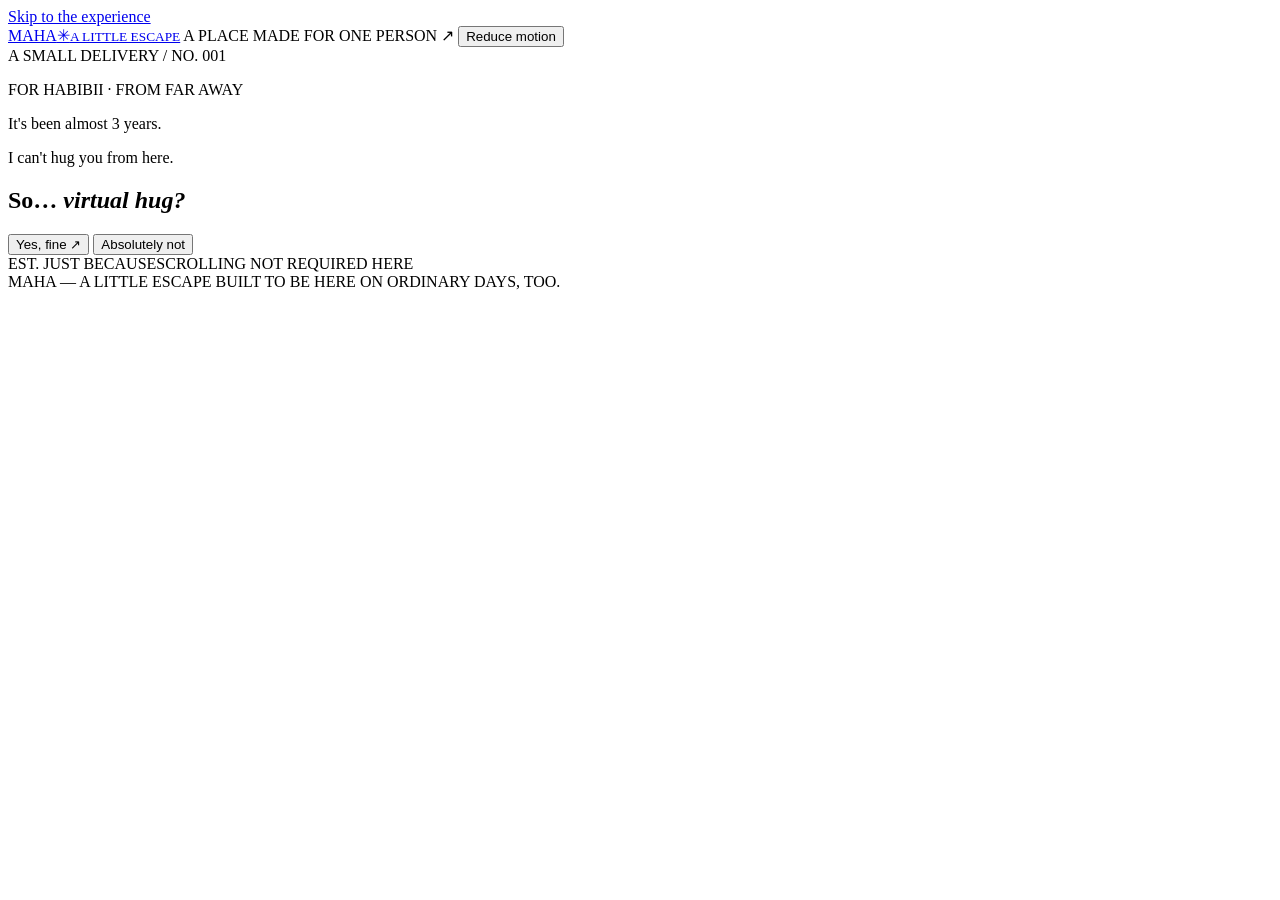
==== a-little-escape/index.html @ 374196be "Build Maha A Little Escape phase 1: index.html" ====
<!doctype html>
<html lang="en">
<head>
<meta charset="utf-8">
<meta name="viewport" content="width=device-width,initial-scale=1,viewport-fit=cover">
<meta name="robots" content="noindex,nofollow,noarchive">
<meta name="theme-color" content="#f4eddf">
<meta name="description" content="A little escape, made for Maha.">
<title>MAHA — A Little Escape</title>
<link rel="stylesheet" href="./css/site.css">
</head>
<body>
<a class="skip" href="#experience">Skip to the experience</a>
<header class="top">
  <a href="./" class="wordmark" aria-label="Maha — A Little Escape, start">MAHA<span class="mark">✳</span><small>A LITTLE ESCAPE</small></a>
  <span class="edition">A PLACE MADE FOR ONE PERSON <span aria-hidden="true">↗</span></span>
  <button id="motionToggle" class="utility" type="button" aria-pressed="false">Reduce motion</button>
</header>
<main id="experience">
  <section id="hug" class="scene hug" aria-labelledby="hugTitle">
    <div class="hug-paper" aria-hidden="true"><span class="corner-label">A SMALL DELIVERY / NO. 001</span></div>
    <div class="hug-content">
      <p class="eyebrow eyebrow-light">FOR HABIBII · FROM FAR AWAY</p>
      <div class="intro-lines" id="introLines" aria-live="polite">
        <p class="line" style="--delay:.1s">It's been almost 3 years.</p>
        <p class="line" style="--delay:1.2s">I can't hug you from here.</p>
        <h1 id="hugTitle" class="line" style="--delay:2.3s">So… <em>virtual hug?</em></h1>
      </div>
      <div class="hug-actions" id="hugActions">
        <button class="button button-coral" id="yesHug" type="button">Yes, fine <span aria-hidden="true">↗</span></button>
        <button class="button button-ghost" id="noHug" type="button">Absolutely not</button>
      </div>
      <div class="hug-result" id="hugResult" hidden>
        <div id="embrace" class="embrace" aria-hidden="true"><span class="arm arm-left"></span><span class="embrace-center">♡</span><span class="arm arm-right"></span></div>
        <p class="reaction" id="reaction" aria-live="polite"></p>
        <span class="receipt" id="hugReceipt" hidden>HUG RECEIPT · PAID IN FULL</span>
        <button class="button button-coral" id="toFlowers" type="button">There's something else for you <span aria-hidden="true">→</span></button>
        <button class="text-link" id="tryAgain" type="button">Actually, ask me again</button>
      </div>
    </div>
    <div class="hug-foot"><span>EST. JUST BECAUSE</span><span>SCROLLING NOT REQUIRED HERE</span></div>
  </section>

  <section id="flowers" class="scene flowers" aria-labelledby="flowersTitle" hidden>
    <div class="sunwash" aria-hidden="true"></div>
    <div class="scene-meta"><span>THE FLOWER COUNTER</span><span>02 / THE LITTLE BEGINNINGS</span></div>
    <div class="flower-heading">
      <p class="eyebrow">SEVEN SMALL THINGS, JUST FOR YOU</p>
      <h2 id="flowersTitle">Flowers without <em>an occasion.</em></h2>
      <p>Apparently somebody ordered seven flowers. There's no card explaining why. Suspicious.</p>
    </div>
    <div class="counter">
      <div class="flower-stage">
        <div class="stage-light" aria-hidden="true"></div>
        <div class="flower-paper-label">MAHA'S FLOWERS <span>✿</span> FRESHLY IMAGINED</div>
        <svg id="bouquetSvg" class="bouquet-svg" viewBox="0 0 520 530" role="img" aria-labelledby="bouquetTitle bouquetDesc">
          <title id="bouquetTitle">A growing bouquet for Maha</title>
          <desc id="bouquetDesc">As each of seven flowers is collected, a colourful hand-drawn flower joins the bouquet.</desc>
          <g id="bouquetArtwork"></g>
        </svg>
        <div id="petals" class="petals" aria-hidden="true"></div>
        <span class="stage-signature">FOR DR. MAHA · WITH QUESTIONABLE FLORIST SKILLS</span>
      </div>
      <aside class="flower-side">
        <div class="counter-top"><span>THE FLORIST'S LEDGER</span><span id="flowerCount">0 / 7</span></div>
        <div class="progress-track" role="progressbar" aria-label="Flowers collected" aria-valuemin="0" aria-valuemax="7" aria-valuenow="0" id="progress"><span id="progressFill"></span></div>
        <p class="side-number" id="flowerNumber">01 <small>/ 07</small></p>
        <p class="side-category" id="flowerCategory">NEXT UP</p>
        <h3 id="flowerName">Daisy</h3>
        <p class="flower-meaning" id="flowerMeaning">For surviving people. An underrated talent.</p>
        <div class="flower-controls">
          <button id="giveFlower" class="button button-green" type="button">Hand me this flower <span aria-hidden="true">↗</span></button>
          <button id="downloadBouquet" class="button button-outline" type="button" hidden>Save bouquet as PNG ↓</button>
          <button id="replayFlowers" class="text-link dark-link" type="button" hidden>Make the bouquet again</button>
        </div>
        <p class="smallprint" id="flowerHint" aria-live="polite">No floristry qualifications required.</p>
        <span class="florist-stamp" aria-hidden="true">✳<br>WITH<br>LOVE &<br>NONSENSE</span>
      </aside>
    </div>
    <div class="footer-bar"><span>NO EXPIRY DATE ON ANY OF THIS.</span><button id="returnHug" type="button">↖ BACK TO THE BEGINNING</button></div>
  </section>

  <section id="platform" class="scene platform" aria-labelledby="platformTitle" hidden>
    <div class="ticket"><span>MAHA EXPRESS · PREVIEW TICKET</span><strong>ONE WAY TO SOMEWHERE NICE</strong><small>PASSENGER: DR. MAHA &nbsp; / &nbsp; RETURN: WHENEVER</small></div>
    <p class="eyebrow">YOU'VE GOT YOUR FLOWERS</p>
    <h2 id="platformTitle">And this is only <em>the beginning.</em></h2>
    <p>The train, tiny games, letters and a few very unnecessary surprises are being built in the next chapters.</p>
    <button id="visitBouquet" class="button button-coral" type="button">Visit your flowers again ↗</button>
  </section>
</main>
<footer class="site-footer">MAHA — A LITTLE ESCAPE <span>BUILT TO BE HERE ON ORDINARY DAYS, TOO.</span></footer>
<script type="module" src="./js/app.js"></script>
</body>
</html>
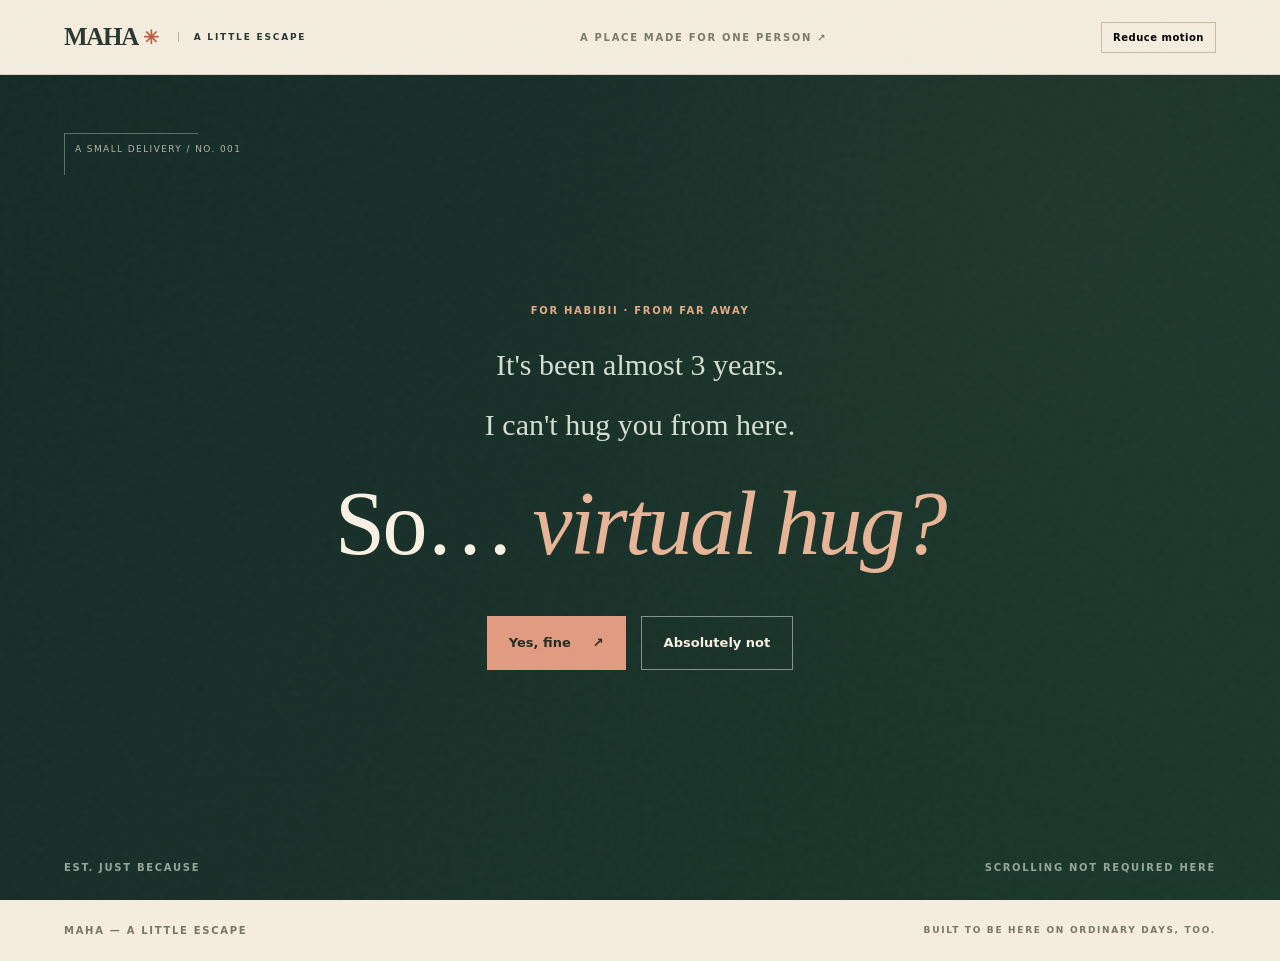
==== commit 0be721d4: "Phase 2: train route, stations and persistent hub markup" ====
--- a/a-little-escape/index.html
+++ b/a-little-escape/index.html
@@ -8,6 +8,7 @@
 <meta name="description" content="A little escape, made for Maha.">
 <title>MAHA — A Little Escape</title>
 <link rel="stylesheet" href="./css/site.css">
+<link rel="stylesheet" href="./css/train.css">
 </head>
 <body>
 <a class="skip" href="#experience">Skip to the experience</a>
@@ -81,14 +82,73 @@
   </section>
 
   <section id="platform" class="scene platform" aria-labelledby="platformTitle" hidden>
-    <div class="ticket"><span>MAHA EXPRESS · PREVIEW TICKET</span><strong>ONE WAY TO SOMEWHERE NICE</strong><small>PASSENGER: DR. MAHA &nbsp; / &nbsp; RETURN: WHENEVER</small></div>
+    <div class="ticket"><span>MAHA EXPRESS · VALID TICKET</span><strong>ONE WAY TO SOMEWHERE NICE</strong><small>PASSENGER: DR. MAHA &nbsp; / &nbsp; RETURN: WHENEVER</small></div>
     <p class="eyebrow">YOU'VE GOT YOUR FLOWERS</p>
-    <h2 id="platformTitle">And this is only <em>the beginning.</em></h2>
-    <p>The train, tiny games, letters and a few very unnecessary surprises are being built in the next chapters.</p>
-    <button id="visitBouquet" class="button button-coral" type="button">Visit your flowers again ↗</button>
+    <h2 id="platformTitle">Your train is <em>waiting.</em></h2>
+    <p>Six little stops, a window seat, and absolutely no rush. Shall we?</p>
+    <div class="station-actions"><button id="ticketRide" class="button button-coral" type="button">Board the Maha Express ↗</button><button id="visitBouquet" class="button button-ghost" type="button">Visit your flowers again</button></div>
   </section>
+
+<section id="train" class="scene train" aria-labelledby="trainTitle" hidden>
+ <div class="train-top"><span>THE MAHA EXPRESS / NO. 007</span><button type="button" id="trainHome">Station lobby ↗</button></div>
+ <div id="trainRoute" class="train-route">
+  <div class="train-sticky">
+   <span class="train-caption">A VERY UNOFFICIAL RAILWAY SERVICE</span>
+   <h2 id="trainTitle">A little window <em>to elsewhere.</em></h2>
+   <div class="carriage" aria-label="Illustrated train window showing changing destinations as you scroll">
+    <div class="train-window" id="landscape" data-landscape="backwaters">
+      <div class="sky"></div><div class="sun parallax"></div><div class="hills parallax"></div><div class="front-hills parallax"></div><div class="water parallax"></div><span class="palms" aria-hidden="true">♣</span><div class="rain"></div>
+      <span class="window-caption" id="landscapeName">KERALA BACKWATERS</span>
+    </div>
+    <div class="carriage-ridge" aria-hidden="true"></div>
+   </div>
+   <div class="train-progress-wrap"><small>DEPARTURE</small><div class="train-progress-track" id="trainProgressControl" role="progressbar" aria-label="Journey progress" aria-valuemin="0" aria-valuemax="100" aria-valuenow="0"><span id="trainProgress"></span></div><small id="mileMarker">00% OF THE WAY</small></div>
+   <p class="train-announcement" id="stopAnnouncement" aria-live="off">Approaching Vlog Platform</p>
+   <span class="tiny-label">SCROLL TO TRAVEL · STOPS ARE LISTED BELOW ↓</span>
+  </div>
+ </div>
+ <div id="trainStops" class="stop-list" aria-label="Six stations"></div>
+</section>
+
+<section id="station" class="scene station" aria-labelledby="stationName" hidden>
+ <article class="station-box">
+  <p class="station-kicker" id="stationEyebrow">STOP 01</p>
+  <span class="station-symbol" id="stationSymbol" aria-hidden="true">✉</span>
+  <h2 id="stationName">Station</h2>
+  <p class="station-subtitle" id="stationSubtitle"></p>
+  <p class="station-description" id="stationDescription"></p>
+  <p id="stationFuture" class="station-hint">A NEW ROOM IS ON THE WAY.</p>
+  <p id="stationHint" class="station-hint"></p>
+  <p id="stationLast" hidden>This place doesn't expire.</p>
+  <div class="station-actions">
+   <button class="button button-green" id="stationBack" type="button">← Back to the train</button>
+   <button class="button button-outline" id="stationHub" type="button">Station hub ↗</button>
+   <button class="button button-coral" id="stationFinish" type="button" hidden>Make this my station →</button>
+  </div>
+ </article>
+</section>
+
+<section id="hub" class="scene hub" aria-labelledby="hubTitle" hidden>
+ <div class="hub-top"><span>THE MAHA EXPRESS · OPEN EVERY DAY</span><button id="hubJourney" type="button">Take the train ↗</button></div>
+ <div class="hub-inner">
+  <p class="eyebrow">WELCOME BACK, HABIBII</p>
+  <h2 id="hubTitle">The station <em>is yours.</em></h2>
+  <p class="hub-lead">Come for a minute, stay for an hour, leave halfway through. Nothing here takes attendance.</p>
+  <div class="hub-layout">
+   <div class="today-board">
+    <div><p class="board-meta">TODAY'S DEPARTURES</p><p class="board-meta" id="kuwaitClock">KUWAIT</p></div>
+    <strong id="todayCopy">Today's timetable: absolutely no compulsory activities.</strong>
+    <button class="button" id="boardTrain" type="button">See the departures ↗</button>
+   </div>
+   <div id="hubDoors" class="hub-door-grid" aria-label="Open a station"></div>
+  </div>
+  <div class="hub-extras"><button id="hubFlowers" type="button" class="button button-outline">Your seven flowers ✿</button><button id="boardHub" class="button button-outline" type="button">Refresh today's board ↻</button></div>
+  <p class="smallprint">STAMP PASSPORT · POSTCARD RACK · MOOD COUNTER — THESE ARRIVE IN PHASE 3.</p>
+ </div>
+</section>
 </main>
 <footer class="site-footer">MAHA — A LITTLE ESCAPE <span>BUILT TO BE HERE ON ORDINARY DAYS, TOO.</span></footer>
 <script type="module" src="./js/app.js"></script>
+<script type="module" src="./js/train.js"></script>
 </body>
 </html>
--- a/a-little-escape/css/site.css
+++ b/a-little-escape/css/site.css
@@ -0,0 +1,4 @@
+[hidden]{display:none!important}
+@import url('https://fonts.googleapis.com/css2?family=DM+Sans:wght@400;500;600;700&family=Fraunces:opsz,wght,SOFT,WONK@9..144,400,40,1;9..144,600,40,1&display=swap');
+:root{--paper:#f4eddf;--cream:#fbf7ed;--green:#244b3c;--ink:#273830;--terracotta:#b96048;--coral:#e19b81;--gold:#e6af54;--line:#d7ccba;--serif:'Fraunces',Georgia,serif;--sans:'DM Sans',system-ui,sans-serif}
+*{box-sizing:border-box}html{background:var(--paper)}body{margin:0;color:var(--ink);font-family:var(--sans)}button,a{-webkit-tap-highlight-color:transparent}button{font:inherit;cursor:pointer}button:disabled{cursor:default;opacity:.55}button:focus-visible,a:focus-visible{outline:3px solid #d98b3d;outline-offset:5px}a{color:inherit}img,svg{max-width:100%}.skip{position:absolute;z-index:999;top:-80px;left:16px;background:white;padding:10px}.skip:focus{top:10px}body:before{content:"";pointer-events:none;position:fixed;z-index:90;inset:0;opacity:.16;background-image:url("data:image/svg+xml,%3Csvg viewBox='0 0 180 180' xmlns='http://www.w3.org/2000/svg'%3E%3Cfilter id='n'%3E%3CfeTurbulence type='fractalNoise' baseFrequency='.75' numOctaves='2' stitchTiles='stitch'/%3E%3C/filter%3E%3Crect width='100%25' height='100%25' filter='url(%23n)' opacity='.14'/%3E%3C/svg%3E")}.top{height:75px;display:flex;align-items:center;justify-content:space-between;padding:0 clamp(20px,5vw,82px);background:var(--paper);gap:14px;border-bottom:1px solid #dcd0bc}.wordmark{text-decoration:none;font-family:var(--serif);font-weight:600;font-size:25px;letter-spacing:-1.3px;display:flex;align-items:center;gap:5px}.wordmark small{font:600 9px var(--sans);letter-spacing:1.8px;margin-left:15px;border-left:1px solid #bfb2a1;padding-left:15px;align-self:center}.mark{font-size:19px;color:var(--terracotta)}.edition,.utility,.eyebrow,.scene-meta,.flower-paper-label,.hug-foot,.counter-top,.side-category,.smallprint,.stage-signature,.florist-stamp,.footer-bar,.site-footer,.receipt{font-size:10px;letter-spacing:1.7px;font-weight:700}.edition{color:#7b7a6b}.utility{background:transparent;border:1px solid #c8b9a4;padding:9px 11px;letter-spacing:.5px}.scene[hidden]{display:none!important}.scene{min-height:calc(100svh - 75px)}.hug{background:#152e28;color:#f8f1e3;min-height:calc(100svh - 75px);position:relative;display:flex;justify-content:center;align-items:center;padding:85px 22px}.hug:before{content:"";position:absolute;inset:0;pointer-events:none;background:radial-gradient(circle at 85% 18%,#3e52402b,transparent 44%),linear-gradient(124deg,#162b27,#1c382c)}.hug-paper{position:absolute;left:5%;top:7%;width:134px;height:42px;border-top:1px solid #789083;border-left:1px solid #789083;opacity:.7}.corner-label{font-size:9px;letter-spacing:1.4px;padding:10px;display:block;white-space:nowrap}.hug-content{position:relative;text-align:center;width:min(750px,100%);z-index:1}.eyebrow{color:var(--terracotta);margin:0 0 26px}.eyebrow-light{color:#e4ab87}.intro-lines p{font-family:var(--serif);font-size:clamp(20px,3vw,30px);line-height:1.5;color:#d3dfd4;margin:.5em 0}.intro-lines h1{font:400 clamp(45px,8vw,90px)/1.08 var(--serif);letter-spacing:-2.5px;margin:28px 0 43px}.intro-lines em,.flower-heading em,.platform em{font-style:italic;color:#e7b597}.line{animation:lineUp .8s both;animation-delay:var(--delay)}.hug-actions,.hug-result{display:flex;flex-direction:column;align-items:center;gap:15px}.hug-actions{flex-direction:row;justify-content:center;animation:lineUp .8s both;animation-delay:3s}.button{border:0;padding:17px 22px;min-height:54px;display:inline-flex;align-items:center;justify-content:center;gap:22px;font-size:13px;font-weight:700;transition:transform .25s,background-color .25s;text-align:center}.button:not(:disabled):active{transform:translateY(2px)}.button-coral{background:var(--coral);color:#252d22}.button-coral:hover{background:#f0b19c;transform:translateY(-2px)}.button-ghost{border:1px solid #83958c;background:transparent;color:#f8efe4}.button-ghost:hover{background:#325449}.button-green{background:var(--green);color:#fff}.button-green:hover{background:#356a54}.button-outline{border:1px solid var(--green);background:transparent;color:var(--green)}.text-link{border:0;border-bottom:1px solid currentColor;background:transparent;color:#b7cbb9;font-size:12px;padding:4px}.dark-link{color:var(--green)}.hug-foot{position:absolute;bottom:27px;left:5%;right:5%;display:flex;justify-content:space-between;color:#93a79b}.hug-result{animation:lineUp .45s both}.reaction{font:400 clamp(25px,4.6vw,45px)/1.22 var(--serif);max-width:620px}.receipt{padding:11px;border:1px dashed #a3bb9d;transform:rotate(-4deg);color:#c9d8ad;margin-bottom:15px}.embrace{width:230px;height:154px;position:relative;display:flex;align-items:center;justify-content:center}.embrace-center{font-size:48px;color:#e6b493;animation:pulse 1.5s 2}.arm{position:absolute;height:58px;width:125px;border-radius:50px 30px 30px 50px;background:#d7a47e;border:4px solid #eac59d;box-shadow:inset 0 -10px #c38a70;top:45px}.arm-left{left:-10px;transform:rotate(24deg);animation:armLeft 1s both}.arm-right{right:-10px;transform:rotate(-24deg) scaleX(-1);animation:armRight 1s both}.flowers{position:relative;padding:28px clamp(18px,5vw,80px) 35px;overflow:hidden;background:var(--paper)}.sunwash{position:absolute;right:-20%;top:-250px;width:80vw;height:600px;background:radial-gradient(ellipse,#f8d8a77c,transparent 65%);pointer-events:none}.scene-meta{display:flex;justify-content:space-between;position:relative;color:#777b6a;border-bottom:1px solid var(--line);padding-bottom:16px}.flower-heading{position:relative;margin:55px auto 35px;max-width:900px;text-align:center}.flower-heading .eyebrow{margin-bottom:14px}.flower-heading h2,.platform h2{font:400 clamp(43px,6vw,78px)/1.05 var(--serif);letter-spacing:-2.2px;margin:0}.flower-heading em,.platform em{color:var(--terracotta)}.flower-heading p:last-child{line-height:1.6;max-width:570px;margin:20px auto 0;color:#606c61;font-size:14px}.counter{display:grid;grid-template-columns:minmax(0,1.35fr) minmax(280px,.75fr);border:1px solid #cbbda7;max-width:1220px;margin:auto;background:#f7f1e4;box-shadow:15px 20px 0 #dbcdb72b}.flower-stage{position:relative;min-height:555px;display:flex;justify-content:center;align-items:center;overflow:hidden;background:repeating-linear-gradient(90deg,transparent 0 160px,#eadfcb20 160px 161px),#eee3cd;border-right:1px solid #cbbda7}.flower-stage:after{content:"";height:25px;position:absolute;bottom:0;left:0;right:0;background:#cbb699;box-shadow:0 -6px 8px #7b665022}.stage-light{position:absolute;width:90%;height:90%;top:-29%;right:-35%;border-radius:50%;background:#f9f1d880;filter:blur(35px)}.flower-paper-label{position:absolute;top:25px;left:25px;color:#7e7967}.flower-paper-label span{color:var(--terracotta)}.bouquet-svg{position:relative;width:min(95%,510px);height:auto;filter:drop-shadow(9px 15px 9px #6d604122)}.stage-signature{position:absolute;bottom:35px;color:#786d60;font-size:9px}.flower-side{position:relative;display:flex;flex-direction:column;padding:33px clamp(25px,3.8vw,55px);min-height:555px}.counter-top{display:flex;justify-content:space-between;color:#706f61}.progress-track{height:3px;background:#d7cdbb;margin:22px 0 38px}.progress-track>span{display:block;width:0;background:var(--terracotta);height:100%;transition:width .7s}.side-number{font:400 81px/1 var(--serif);letter-spacing:-4px;margin:0;color:var(--green)}.side-number small{font:600 13px var(--sans);letter-spacing:0;color:#a18c72}.side-category{margin:32px 0 9px;color:var(--terracotta)}.flower-side h3{font:400 49px/1.06 var(--serif);margin:0}.flower-meaning{font:400 17px/1.55 var(--serif);color:#65685e;max-width:300px;min-height:85px}.flower-controls{display:flex;flex-direction:column;align-items:stretch;gap:10px;margin-top:auto}.smallprint{color:#878173;letter-spacing:.5px;margin:15px 0 0}.florist-stamp{position:absolute;right:32px;bottom:30px;width:72px;height:72px;border:2px solid #c28f73;border-radius:50%;color:#b57e62;display:grid;place-content:center;text-align:center;line-height:1.1;font-size:9px;transform:rotate(-12deg);opacity:.62;pointer-events:none}.footer-bar{max-width:1220px;margin:35px auto;display:flex;justify-content:space-between;align-items:center;color:#848072}.footer-bar button{font:inherit;letter-spacing:1px;border:none;background:none;color:var(--green);text-decoration:underline}.petals{position:absolute;inset:0;pointer-events:none}.petal{position:absolute;width:12px;height:20px;border-radius:100% 2% 100% 2%;background:#cf8e77;animation:drift 2.5s both}.platform{background:var(--green);color:var(--cream);display:flex;flex-direction:column;align-items:center;justify-content:center;text-align:center;gap:22px;padding:60px 24px}.platform h2{max-width:740px}.platform p:not(.eyebrow){max-width:510px;line-height:1.65;color:#d8e0d2}.ticket{border:1px dashed #819485;padding:20px 32px;display:flex;flex-direction:column;gap:12px;transform:rotate(-3deg);margin-bottom:38px}.ticket span,.ticket small{font-size:10px;letter-spacing:1.4px}.ticket strong{font:400 24px var(--serif)}.site-footer{background:var(--paper);padding:25px clamp(20px,5vw,82px);display:flex;justify-content:space-between;gap:15px;color:#777667}.site-footer span{font-size:9px}@keyframes lineUp{from{opacity:0;transform:translateY(19px)}to{opacity:1;transform:translateY(0)}}@keyframes pulse{50%{transform:scale(1.16)}}@keyframes armLeft{from{transform:translateX(-200px) rotate(24deg)}to{transform:translateX(0) rotate(24deg)}}@keyframes armRight{from{transform:translateX(200px) rotate(-24deg) scaleX(-1)}to{transform:translateX(0) rotate(-24deg) scaleX(-1)}}@keyframes drift{0%{opacity:0;transform:translate(0,0) rotate(0)}25%{opacity:1}100%{opacity:0;transform:translate(var(--dx),var(--dy)) rotate(140deg)}}@media(max-width:780px){.edition{display:none}.wordmark small{font-size:8px;margin-left:8px;padding-left:8px}.top{height:66px;padding:0 18px}.scene{min-height:calc(100svh - 66px)}.hug-actions{flex-direction:column}.hug-actions .button{width:min(100%,280px)}.hug-foot{font-size:8px}.counter{grid-template-columns:1fr}.flower-stage{min-height:380px;border-right:0;border-bottom:1px solid var(--line)}.flower-side{min-height:440px}.bouquet-svg{width:min(90%,380px)}.flower-heading{margin:38px auto 27px}.flower-side h3{font-size:42px}.side-number{font-size:60px}.side-category{margin-top:20px}.flower-meaning{min-height:65px}.site-footer{flex-wrap:wrap;font-size:9px}.florist-stamp{right:20px;bottom:20px;transform:scale(.8) rotate(-12deg)}}@media(max-width:390px){.wordmark small{display:none}.stage-signature{font-size:7px}.scene-meta{font-size:8px}.hug-foot span:last-child{display:none}}@media(prefers-reduced-motion:reduce){*,*:before,*:after{animation-duration:.01ms!important;transition-duration:.01ms!important;scroll-behavior:auto!important}}html.manual-reduce *,html.manual-reduce *:before,html.manual-reduce *:after{animation-duration:.01ms!important;transition-duration:.01ms!important}
--- a/a-little-escape/css/train.css
+++ b/a-little-escape/css/train.css
@@ -0,0 +1,2 @@
+/* Phase 2: the scroll-linked Maha Express, with responsive, painted landscapes. */
+.train,.hub,.station{background:#f3ead9;color:#244b3c}.train-top,.hub-top{display:flex;align-items:center;justify-content:space-between;padding:22px clamp(20px,6vw,90px);border-bottom:1px solid #d4c4a9;gap:15px}.train-top span,.hub-top span,.tiny-label,.platform-sign,.train-caption,.window-caption,.board-meta,.hub-label,.stop-index,.station-kicker,.station-hint{font-size:10px;font-weight:700;letter-spacing:1.6px}.train-top button,.hub-top button{border:0;background:transparent;color:#244b3c;text-decoration:underline;font:600 12px "DM Sans",sans-serif}.train-route{position:relative;height:620vh}.train-sticky{position:sticky;top:0;height:100svh;min-height:590px;display:flex;align-items:center;justify-content:center;flex-direction:column;padding:80px clamp(16px,5vw,80px) 60px;overflow:hidden;background:radial-gradient(ellipse at 70% 20%,#f6dcad,transparent 55%),#f3ead9}.train-caption{position:absolute;top:42px;left:clamp(18px,5vw,80px);color:#9d6651}.train-sticky h2{font:400 clamp(35px,6vw,69px)/1.05 "Fraunces",Georgia,serif;letter-spacing:-2px;margin:0 0 20px;text-align:center}.train-sticky h2 em{color:#b96048}.carriage{width:min(980px,100%);padding:30px clamp(16px,3vw,38px) 26px;border-radius:110px 110px 18px 18px;background:linear-gradient(90deg,#395d49,#56765a 8%,#345744 13%,#345744 87%,#59745c 92%,#33503d);border:10px solid #274637;box-shadow:0 26px 0 #bd9b70,0 32px 0 #8b775c,0 48px 55px #56482b3c;position:relative}.carriage:before{content:"MAHA EXPRESS • WINDOW 01";position:absolute;top:13px;left:0;right:0;text-align:center;color:#e6d5ae;font-size:10px;font-weight:700;letter-spacing:3px}.train-window{margin-top:15px;position:relative;overflow:hidden;border:12px solid #ddc69d;box-shadow:inset 0 0 0 6px #ad926d,0 0 0 3px #1e3e30;background:#c5dfd8;border-radius:88px 88px 8px 8px;height:clamp(205px,34vw,380px);isolation:isolate;transition:background-color .8s}.train-window .sky{position:absolute;inset:0;background:linear-gradient(#9fc9ca 0%,#e2e7c1 73%,#b4c4a3 73%);transition:background .65s}.train-window .sun{position:absolute;right:14%;top:16%;width:70px;aspect-ratio:1;border-radius:50%;background:#f9d393;box-shadow:0 0 0 20px #fbe5b830}.train-window .hills{position:absolute;inset:auto -15% 0;height:64%;background:#8fac85;clip-path:polygon(0 86%,17% 50%,27% 69%,47% 33%,61% 62%,76% 37%,100% 79%,100% 100%,0 100%)}.train-window .front-hills{position:absolute;inset:auto -15% 0;height:45%;background:#4b806f;clip-path:polygon(0 75%,17% 40%,30% 76%,51% 47%,67% 64%,82% 29%,100% 70%,100% 100%,0 100%)}.train-window .water{position:absolute;inset:auto -10% 0;height:32%;background:repeating-linear-gradient(0deg,#83b8ad 0 9px,#9dc7b6 10px 11px,#7aa99f 12px 21px);transform:skewY(-2deg)}.train-window .palms{position:absolute;bottom:13%;left:8%;font:90px Georgia,serif;color:#285747;line-height:1;transform:rotate(-14deg)}.train-window .rain{position:absolute;inset:0;opacity:0;background:repeating-linear-gradient(106deg,transparent 0 23px,#eefaff84 24px 25px,transparent 27px 54px);background-size:90px 100%;animation:rainSlide 1.4s linear infinite;pointer-events:none}.train-window[data-landscape="raincity"] .sky{background:linear-gradient(#a9b3a9,#c3bdb0)}.train-window[data-landscape="raincity"] .hills{background:#83948b;clip-path:polygon(0 69%,12% 69%,12% 35%,21% 35%,21% 60%,39% 60%,39% 20%,54% 20%,54% 72%,71% 72%,71% 40%,83% 40%,83% 59%,100% 59%,100% 100%,0 100%)}.train-window[data-landscape="raincity"] .water{background:repeating-linear-gradient(0deg,#788a7e,#aeb1a3 9px,#778b82 13px)}.train-window[data-landscape="raincity"] .rain,.train-window[data-landscape="rainwindow"] .rain{opacity:.7}.train-window[data-landscape="goldenhour"] .sky{background:linear-gradient(#e1a56f,#efd19b)}.train-window[data-landscape="goldenhour"] .hills{background:#c1845f;clip-path:polygon(0 85%,30% 76%,45% 90%,58% 67%,80% 74%,100% 83%,100% 100%,0 100%)}.train-window[data-landscape="goldenhour"] .water{background:#c59c72}.train-window[data-landscape="mountains"] .sky{background:linear-gradient(#b6c8bf,#e4e9d7)}.train-window[data-landscape="mountains"] .hills{background:#889d95;clip-path:polygon(0 100%,15% 40%,28% 65%,50% 8%,73% 55%,85% 28%,100% 100%)}.train-window[data-landscape="mountains"] .front-hills{background:#577b70}.train-window[data-landscape="rainwindow"] .sky{background:linear-gradient(#a0bbb5,#d3d6c4)}.train-window[data-landscape="clouds"] .sky{background:linear-gradient(#a5cbd6,#f6ede0)}.train-window[data-landscape="clouds"] .hills,.train-window[data-landscape="clouds"] .front-hills{background:#f1f0e7;clip-path:polygon(0 73%,12% 65%,22% 78%,34% 62%,46% 79%,64% 58%,79% 70%,100% 56%,100% 100%,0 100%)}.train-window[data-landscape="clouds"] .water{background:#dde4df}.train-window:not([data-landscape="backwaters"]) .palms{opacity:0}.window-caption{position:absolute;bottom:13px;right:18px;color:white;background:#244b3caa;padding:8px 11px;border:1px solid #ffffff44}.carriage-ridge{height:8px;margin:21px auto 0;width:66%;background:#9c7d58;border-radius:100%}.train-progress-wrap{width:min(900px,100%);display:flex;align-items:center;gap:20px;margin-top:45px}.train-progress-track{height:5px;background:#c7b89d;flex:1}.train-progress-track span{display:block;background:#b96048;height:100%;width:0;transition:width .08s linear}.train-progress-wrap small{font:700 10px "DM Sans";letter-spacing:1px;white-space:nowrap}.train-announcement{min-height:1.5em;margin:17px 0 0;font:italic 17px "Fraunces",Georgia,serif;color:#7d6551}.stop-list{padding:95px clamp(18px,7vw,110px) 140px;display:grid;grid-template-columns:repeat(2,minmax(0,1fr));gap:22px;background:#eadcc6}.stop-card{border:1px solid #c6b397;padding:32px;background:#f9f3e7;box-shadow:8px 8px 0 #d2c2a6;transition:transform .25s}.stop-card:hover{transform:translateY(-5px)}.stop-index{color:#a36950}.stop-card-row{display:flex;gap:18px;align-items:center;margin:24px 0 12px}.stop-icon{background:#e9dbbf;display:grid;place-items:center;min-width:62px;min-height:62px;border-radius:50%;font-size:26px}.stop-card h3{font:400 clamp(27px,3.5vw,45px) "Fraunces",Georgia,serif;margin:0}.stop-card p{color:#526b5b;line-height:1.6;margin-bottom:30px}.hub{min-height:calc(100svh - 75px);background:radial-gradient(ellipse at 75% 5%,#f2cfa0,transparent 38%),#f4ebd9}.hub-inner{max-width:1320px;margin:auto;padding:60px clamp(18px,5vw,80px) 100px}.hub h2{font:400 clamp(54px,7vw,96px)/.98 "Fraunces",Georgia,serif;letter-spacing:-2px;margin:0 0 18px}.hub h2 em,.station h2 em{color:#b96048}.hub-lead{font:20px/1.5 "Fraunces",Georgia,serif;max-width:670px;color:#53695b}.hub-layout{display:grid;grid-template-columns:.8fr 1.2fr;gap:28px;margin-top:54px}.today-board{background:#294d3c;color:#faeed8;padding:36px;min-height:385px;display:flex;flex-direction:column;align-items:flex-start;justify-content:space-between;border:10px solid #42654c;box-shadow:10px 12px 0 #d0bd9f}.today-board .board-meta{color:#dfc799}.today-board strong{font:400 clamp(29px,3.5vw,44px)/1.2 "Fraunces",Georgia,serif}.today-board .button{background:#e7b08c;color:#1b3c2d}.hub-door-grid{display:grid;grid-template-columns:repeat(2,minmax(0,1fr));gap:12px}.hub-door{text-align:left;border:1px solid #cdbda6;background:#fff8eb;display:flex;flex-direction:column;justify-content:center;padding:24px;min-height:170px;color:#244b3c;transition:background .2s,transform .2s}.hub-door:hover{background:#efe1c9;transform:translateY(-3px)}.hub-door span{font:700 9px "DM Sans";letter-spacing:1px;color:#a2674d}.hub-door strong{font:400 clamp(23px,3vw,35px)/1.1 "Fraunces",Georgia,serif;margin:15px 0}.hub-door small{line-height:1.4;color:#6e6c60}.hub-extras{margin-top:32px;display:flex;flex-wrap:wrap;gap:12px}.station{min-height:calc(100svh - 75px);display:flex;justify-content:center;align-items:center;padding:70px 22px}.station-box{width:min(850px,100%);background:#f8f0e1;border:1px solid #c8b595;padding:clamp(28px,6vw,75px);text-align:center;box-shadow:13px 15px 0 #e0ccb1}.station-kicker{color:#a56b50}.station-symbol{display:block;font:70px Georgia,serif;margin:20px}.station h2{font:400 clamp(48px,7vw,86px)/1 "Fraunces",Georgia,serif;margin:10px 0}.station-subtitle{font:italic 25px "Fraunces",Georgia,serif;color:#a3664e}.station-description{line-height:1.7;color:#586e5d;max-width:510px;margin:25px auto}.station-hint{margin:26px 0;color:#89664b}.station-actions{display:flex;justify-content:center;flex-wrap:wrap;gap:12px}.station[ data-station="quiet"]{background:#d9e2dc}.train ::selection,.hub ::selection,.station ::selection{background:#e5a978;color:#1e3c2c}@keyframes rainSlide{to{background-position:90px 85px}}@media(max-width:780px){.train-route{height:400vh}.train-sticky{min-height:0;padding:65px 18px 55px}.train-sticky h2{font-size:40px}.carriage{border-width:6px;padding:25px 13px 15px;border-radius:70px 70px 14px 14px}.carriage:before{font-size:8px;letter-spacing:1px}.train-window{border-width:7px;border-radius:58px 58px 6px 6px;height:260px}.train-window .palms{font-size:57px}.train-progress-wrap{margin-top:35px}.stop-list{grid-template-columns:1fr;padding:45px 20px 80px}.stop-card{padding:26px}.hub-layout{grid-template-columns:1fr}.hub-door-grid{grid-template-columns:1fr 1fr}.hub-door{min-height:160px;padding:17px}.hub-inner{padding-top:40px}.today-board{min-height:275px}.station-symbol{font-size:52px}}@media(max-width:440px){.hub-door-grid{grid-template-columns:1fr}.train-window{height:215px}.train-sticky h2{font-size:35px}.train-progress-wrap{gap:10px}.train-caption{top:30px}.stop-card-row{gap:10px}.stop-icon{min-width:45px;min-height:45px}.station-actions .button{width:100%}}@media(prefers-reduced-motion:reduce){.train-window .rain{animation:none}.train-progress-track span{transition:none}}html.manual-reduce .train-window .rain{animation:none}html.manual-reduce .train-progress-track span{transition:none}
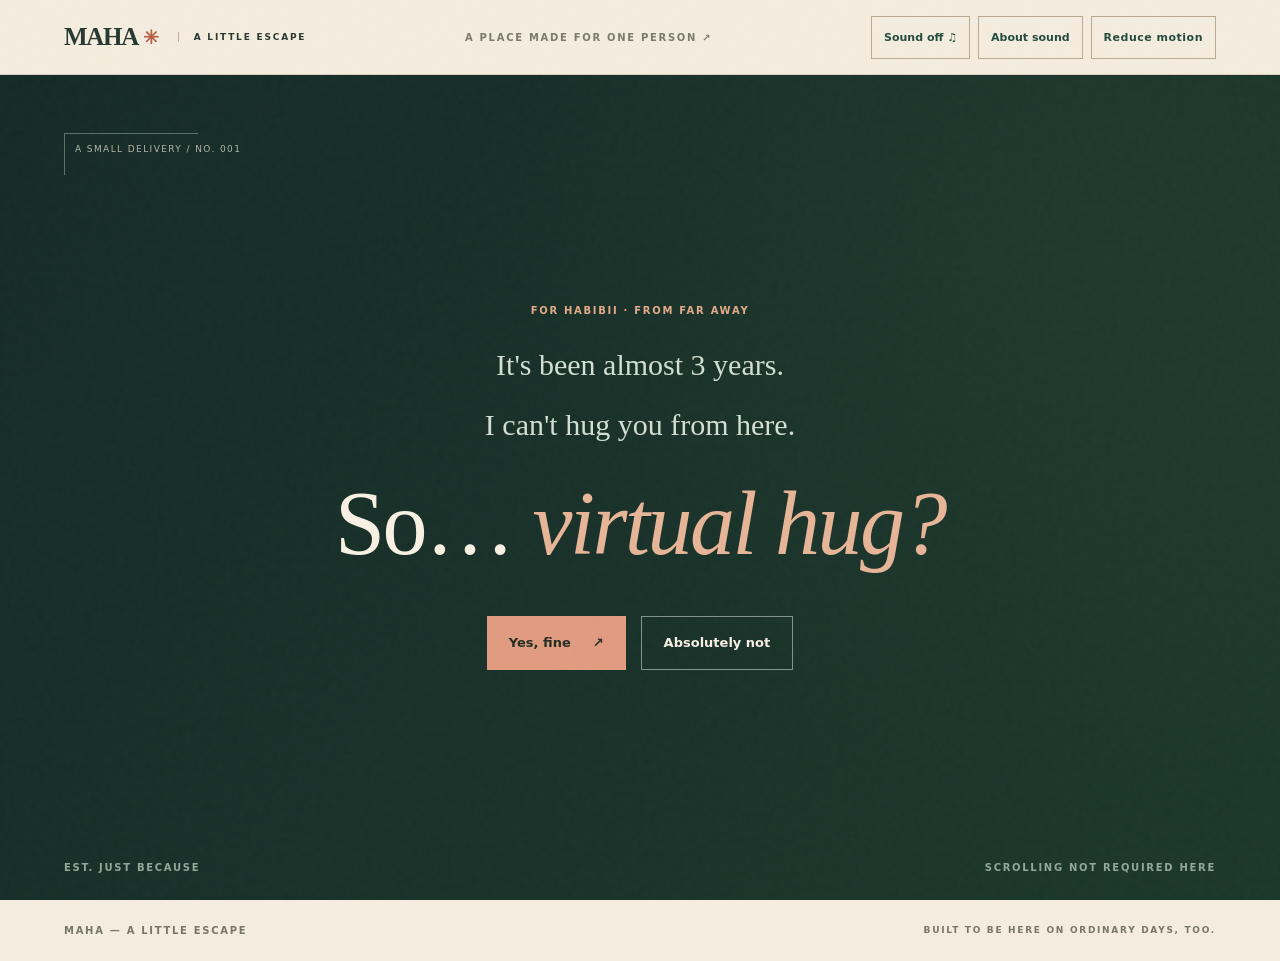
==== commit 00230987: "Phase 5: add PWA metadata, consent-based sound UI and accessibility help" ====
--- a/a-little-escape/index.html
+++ b/a-little-escape/index.html
@@ -6,16 +6,22 @@
 <meta name="robots" content="noindex,nofollow,noarchive">
 <meta name="theme-color" content="#f4eddf">
 <meta name="description" content="A little escape, made for Maha.">
+<link rel="manifest" href="./manifest.webmanifest">
+<link rel="icon" type="image/svg+xml" href="./assets/icon.svg">
+<meta name="color-scheme" content="light">
 <title>MAHA — A Little Escape</title>
 <link rel="stylesheet" href="./css/site.css">
 <link rel="stylesheet" href="./css/train.css">
+<link rel="stylesheet" href="./css/personal.css">
+<link rel="stylesheet" href="./css/play.css">
+<link rel="stylesheet" href="./css/finish.css">
 </head>
 <body>
 <a class="skip" href="#experience">Skip to the experience</a>
 <header class="top">
   <a href="./" class="wordmark" aria-label="Maha — A Little Escape, start">MAHA<span class="mark">✳</span><small>A LITTLE ESCAPE</small></a>
   <span class="edition">A PLACE MADE FOR ONE PERSON <span aria-hidden="true">↗</span></span>
-  <button id="motionToggle" class="utility" type="button" aria-pressed="false">Reduce motion</button>
+  <div class="sound-actions"><button id="soundToggle" type="button" aria-pressed="false">Sound off ♫</button><button id="soundHelp" type="button" aria-controls="soundInfo">About sound</button><button id="motionToggle" class="utility" type="button" aria-pressed="false">Reduce motion</button></div>
 </header>
 <main id="experience">
   <section id="hug" class="scene hug" aria-labelledby="hugTitle">
@@ -104,7 +110,7 @@
    </div>
    <div class="train-progress-wrap"><small>DEPARTURE</small><div class="train-progress-track" id="trainProgressControl" role="progressbar" aria-label="Journey progress" aria-valuemin="0" aria-valuemax="100" aria-valuenow="0"><span id="trainProgress"></span></div><small id="mileMarker">00% OF THE WAY</small></div>
    <p class="train-announcement" id="stopAnnouncement" aria-live="off">Approaching Vlog Platform</p>
-   <span class="tiny-label">SCROLL TO TRAVEL · STOPS ARE LISTED BELOW ↓</span>
+   <div class="train-shortcuts"><span class="tiny-label">SCROLL TO TRAVEL · STOPS ARE LISTED BELOW ↓</span><button type="button" id="skipRide" class="text-link dark-link">Skip ride — show stations ↓</button><button type="button" id="skipHub" class="text-link dark-link">Back to hub ↗</button></div>
   </div>
  </div>
  <div id="trainStops" class="stop-list" aria-label="Six stations"></div>
@@ -143,12 +149,73 @@
    <div id="hubDoors" class="hub-door-grid" aria-label="Open a station"></div>
   </div>
   <div class="hub-extras"><button id="hubFlowers" type="button" class="button button-outline">Your seven flowers ✿</button><button id="boardHub" class="button button-outline" type="button">Refresh today's board ↻</button></div>
-  <p class="smallprint">STAMP PASSPORT · POSTCARD RACK · MOOD COUNTER — THESE ARRIVE IN PHASE 3.</p>
- </div>
+  <div id="hubExtrasPhase3" class="hub-extras"><button type="button" class="button button-green" data-special-room="chaiRoom">How’s today? ☕</button><button type="button" class="button button-outline" data-special-room="postRoom">Postcards & stamps ✉</button><button type="button" class="button button-outline" data-special-room="quietRoom">Quiet carriage ☂</button></div>
+ </div>
+</section>
+
+<section id="chaiRoom" class="scene personal-scene chai-room" hidden aria-labelledby="notesTitle">
+ <div class="personal-head"><span>STOP 04 / THE CHAI STALL</span><button type="button" data-room-hub>← STATION LOBBY</button></div>
+ <div class="room-layout">
+ <div class="room-intro"><p class="eyebrow">ONE CUP, ABSOLUTELY NO PRESSURE</p><h2>How's <em>today?</em></h2><p>Doesn't need to be a special day. Pick whatever is closest.</p>
+ <div class="mood-buttons" id="moods" role="group" aria-label="Choose how today feels">
+  <button data-mood="great" aria-pressed="false">Great</button><button data-mood="okay" aria-pressed="false">Okay</button><button data-mood="tired" aria-pressed="false">Tired</button><button data-mood="heavy" aria-pressed="false">Heavy</button><button data-mood="missing_home" aria-pressed="false">Missing home</button>
+ </div></div>
+ <div class="note-paper"><span class="tiny-label">LITTLE NOTES / NO COMPULSORY MOTIVATION</span><div class="cup-illustration" aria-hidden="true"><span class="steam steam-a">〰</span><span class="steam steam-b">〰</span><span class="cup-shape">☕</span></div><small id="noteTime"></small><h3 id="notesTitle" tabindex="-1">Okay</h3><blockquote id="noteText" aria-live="polite"></blockquote><div class="note-foot"><span id="moodSeen"></span><button id="anotherNote" type="button" class="button button-green">Another small note ↗</button></div></div>
+ </div>
+</section>
+
+<section id="postRoom" class="scene personal-scene post-room" hidden aria-labelledby="postTitle">
+ <div class="personal-head"><span>STOP 03 / THE POST OFFICE</span><button type="button" data-room-hub>← STATION LOBBY</button></div>
+ <div class="room-intro wide"><p class="eyebrow">AIR MAIL, UNNECESSARY STAMPS & OTHER SMALL THINGS</p><h2 id="postTitle" tabindex="-1">The little <em>post office.</em></h2><p>Pick up a postcard, open an envelope, or write something for much later.</p></div>
+ <div class="collection-board" aria-live="polite"><span id="keptCount">0 postcards kept</span><span id="stampCount">0 stamps collected</span><p id="collectionList"></p></div>
+ <h3 class="shelf-title">01 — Postcards from elsewhere</h3><div id="postcardRack" class="postcard-rack"></div>
+ <div id="cardFace" class="card-full" hidden><span>POSTCARD / AIR MAIL</span><h3 id="cardPlace"></h3><p id="cardCaption"></p><div class="postcard-back" id="cardMessage"></div><button id="savePostcard" type="button" class="button button-green">Keep this postcard ♡</button></div>
+ <h3 class="shelf-title">02 — The letter shelf</h3><div id="lettersGrid" class="letter-rack"></div>
+ <article id="openLetter" class="letter-open" hidden><span id="letterStamp" class="tiny-label"></span><button type="button" id="letterClose" class="close-letter">CLOSE ×</button><h3 id="letterName"></h3><div id="letterBody"></div><p class="letter-signoff">— from someone who couldn't keep this short</p></article>
+ <div class="mail-writers">
+  <div class="writer-pane"><span class="tiny-label">THE POSTBOX</span><h3>Write to me.</h3><p>Write whatever. Nothing sends itself.</p><label for="letterToMe">Your message</label><textarea id="letterToMe" maxlength="3000" placeholder="Dear highly questionable postal service…"></textarea><button class="button button-green" type="button" id="sendToMe">Prepare to send ↗</button><p id="sendStatus" class="status" role="status">If no email address is configured, you can copy your note into any messaging app.</p></div>
+  <div class="writer-pane"><span class="tiny-label">PRIVATE NOTE / THIS DEVICE ONLY</span><h3>A note to future Maha.</h3><p>Saved in this browser, not on a server. Export a backup if it's important.</p><label for="futureText">Your future note</label><textarea id="futureText" maxlength="3000" placeholder="Dear future me…"></textarea><div class="writer-actions"><button type="button" id="saveFuture" class="button button-green">Save on this device</button><button type="button" id="exportFuture" class="button button-outline">Export .txt ↓</button></div><p id="futureStatus" class="status" role="status">Browser data can be cleared or lost.</p></div>
+ </div>
+</section>
+
+<section id="quietRoom" class="scene personal-scene quiet-room" hidden aria-labelledby="quietTitle">
+ <div class="personal-head"><span>STOP 05 / THE QUIET CARRIAGE</span><button type="button" data-room-hub>← STATION LOBBY</button></div>
+ <div class="room-intro wide"><p class="eyebrow">NO TIMETABLE / NO EXPECTATIONS</p><h2 id="quietTitle" tabindex="-1">The quiet <em>carriage.</em></h2><p>Some days are meant for looking out of the window. You don't have to do anything here.</p></div>
+ <div class="quiet-layout">
+  <div class="rest-card"><div id="restWindow" class="rest-window"><div class="window-hills"></div><div class="rain-glass"></div><span class="rest-window-label">RAIN ON GLASS / WINDOW SEAT 01</span></div><button type="button" id="rainToggle" class="button button-outline" aria-pressed="false">Watch rain on glass</button><p class="quiet-disclaimer">A painted window, not a real weather forecast.</p></div>
+  <div class="rest-card rest-interactions"><h3>A little room to rest.</h3><p>For sitting quietly, watching something familiar, or doing an exceptionally pointless mini challenge.</p><div id="breathCircle" aria-hidden="true"></div><button type="button" class="button button-outline" id="breathToggle" aria-pressed="false">Start breathing visual</button><p class="quiet-disclaimer">Optional visual only; not a medical exercise.</p><button type="button" class="button button-green" id="tinyBored">I'm bored. Give me nonsense ↗</button><p id="boredResult" aria-live="polite">The boredom department is standing by.</p></div>
+ </div>
+ <div class="quiet-shelf"><div><span class="tiny-label">THE COMFORT SHELF</span><h3>Something familiar?</h3><p>A favourite old comedy, a slow travel video, something you've seen a hundred times — whatever feels good. Add her favourites to the content later.</p></div><div><span class="tiny-label">VOICE NOTES</span><h3>Five little slots.</h3><p>Voice recordings haven't been supplied yet. No audio will play unexpectedly.</p><div class="voice-slots"><span>01 ◌</span><span>02 ◌</span><span>03 ◌</span><span>04 ◌</span><span>05 ◌</span></div></div></div>
+ <article id="quietSpecial" class="surgery-note" hidden><span class="tiny-label">A QUIET NOTE, FOR THIS TIME ONLY</span><h3 id="specialTitle"></h3><p id="specialBody"></p></article>
+</section>
+
+<section id="vlogRoom" class="scene play-scene vlog-room" hidden aria-labelledby="vlogTitle">
+ <div class="personal-head"><span>STOP 01 / DR. MAHA PRODUCTIONS</span><button type="button" data-play-hub>← STATION LOBBY</button></div>
+ <div class="play-hero"><p class="eyebrow">EPISODE 01 · BUDGET QUESTIONABLE · POTENTIAL EXCELLENT</p><h2 id="vlogTitle" tabindex="-1">Your tiny <em>film studio.</em></h2><p>For that travel vlog you might make one day. No deadlines. No need to publish. Just a little excuse to look around.</p></div>
+ <div class="play-grid">
+ <article class="play-card"><span class="tiny-label">01 / THE 60-SECOND RECIPE</span><h3>Five little shots.</h3><p>Collect these shots on your phone, whenever you feel like it. Each can be around 5–12 seconds.</p><div id="vlogChecklist" class="vlog-checklist"></div><button type="button" class="button button-green" id="vlogChallenge">Check my tiny plan ↗</button><p id="vlogResult" role="status">You can keep the entire video to yourself.</p></article>
+ <article class="play-card"><span class="tiny-label">02 / WHAT WOULD YOU CALL IT?</span><h3>Channel-name machine.</h3><div class="vlog-result" id="nameResult" aria-live="polite">DR. MAHA PRODUCTIONS</div><button type="button" class="button button-outline" id="nameGenerate">Another questionable idea ↻</button><p>These are playful brainstorms, not checked channel-name availability.</p></article>
+ <article class="play-card"><span class="tiny-label">03 / TAKE HOME THE TITLE CARD</span><h3>A title card, yours to keep.</h3><label for="titleInput">Your episode title</label><input id="titleInput" maxlength="48" placeholder="The first little detour"><button type="button" class="button button-green" id="titleDownload">Download PNG ↗</button><p>Drawn on your device; nothing gets uploaded.</p></article>
+ <article class="play-card"><span class="tiny-label">04 / THE PLACES DRAWER</span><h3>Where to next?</h3><ul id="bucketList" class="bucket-list"></ul><label for="bucketInput">Add a place</label><div class="inline-controls"><input id="bucketInput" maxlength="70" placeholder="Somewhere with good chai"><button type="button" class="button button-green" id="bucketAdd">Add ↗</button></div><p>Stored in this browser only.</p></article>
+ </div>
+</section>
+<section id="arcadeRoom" class="scene play-scene arcade-room" hidden aria-labelledby="arcadeTitle">
+ <div class="personal-head"><span>STOP 02 / THE ARCADE CARRIAGE</span><button type="button" data-play-hub>← STATION LOBBY</button></div>
+ <div class="play-hero"><p class="eyebrow">THREE GAMES · ABSOLUTELY NO SERIOUS CONSEQUENCES</p><h2 id="arcadeTitle" tabindex="-1">A bit of <em>nonsense.</em></h2><p>Win a tiny stamp. Lose with dignity. Or without dignity, that works too.</p><p id="arcadeWins" class="arcade-win">STAMPS: 0 / 3</p></div>
+ <div class="play-grid">
+ <article class="play-card game-card"><span class="tiny-label">GAME 01 / POUR WITH PRECISION</span><h3>Chai Maker.</h3><p>Hold the button or Space/Enter to pour, release near 76%. Don't flood the station.</p><div class="chai-meter" aria-label="Cup fill level"><div class="chai-liquid" id="chaiFill"></div><span id="chaiValue">0%</span></div><button type="button" class="button button-green" id="pourButton">Hold to pour ☕</button><p id="chaiVerdict" role="status">Waiting for an extremely qualified chai maker.</p></article>
+ <article class="play-card game-card"><span class="tiny-label">GAME 02 / REAL GRID FITTING</span><h3>Pack the suitcase.</h3><p>Select an item. Put its top-left corner on an empty square. All four items must fit in the 4×4 case.</p><div id="caseItems" class="case-items" aria-label="Items to pack"></div><div class="case-grid" id="caseGrid" aria-label="Four by four suitcase grid"></div><div class="inline-controls"><button type="button" class="button button-outline" id="caseRotate">Rotate ↻</button><button type="button" class="button button-outline" id="caseReset">Empty case</button></div><p id="caseStatus" role="status">Pack the essentials.</p></article>
+ <article class="play-card game-card"><span class="tiny-label">GAME 03 / THE MANGLISH COUNTER</span><h3>Guess the word.</h3><p id="wordMeaning">Meaning: Rain · Five letters</p><div id="wordRows" class="word-rows" aria-label="Previous guesses"></div><label for="wordAnswer">Your five-letter Manglish guess</label><input id="wordAnswer" maxlength="5" pattern="[A-Za-z]{5}" autocomplete="off" autocapitalize="off" spellcheck="false"><div class="inline-controls"><button id="wordSubmit" type="button" class="button button-green">Guess ↗</button><button id="newWord" type="button" class="button button-outline">New word ↻</button></div><p id="wordStatus" role="status">You have five attempts.</p></article>
+ </div>
+ <div class="clips-panel"><p class="eyebrow">A LITTLE SHELF FOR LATER</p><h3>Tiny clips.</h3><p>These are intentional video slots, ready for your short clips. Nothing plays automatically.</p><div id="clipShelf" class="clip-shelf"></div></div>
 </section>
 </main>
+<aside id="soundInfo" class="sound-note" hidden><p>Sound is optional and starts only after you press Sound on. It uses quiet, locally generated ambience and UI cues, without any streaming or third-party audio. Your choice is remembered. On return visits, sound still needs a tap to resume.</p><p id="offlineStatus" role="status">This site can save its essentials for offline use after a successful load over HTTPS.</p></aside>
 <footer class="site-footer">MAHA — A LITTLE ESCAPE <span>BUILT TO BE HERE ON ORDINARY DAYS, TOO.</span></footer>
 <script type="module" src="./js/app.js"></script>
 <script type="module" src="./js/train.js"></script>
+<script type="module" src="./js/personal.js"></script>
+<script type="module" src="./js/play.js"></script>
+<script type="module" src="./js/finish.js"></script>
 </body>
 </html>
--- a/a-little-escape/css/train.css
+++ b/a-little-escape/css/train.css
@@ -1,2 +1,5 @@
 /* Phase 2: the scroll-linked Maha Express, with responsive, painted landscapes. */
 .train,.hub,.station{background:#f3ead9;color:#244b3c}.train-top,.hub-top{display:flex;align-items:center;justify-content:space-between;padding:22px clamp(20px,6vw,90px);border-bottom:1px solid #d4c4a9;gap:15px}.train-top span,.hub-top span,.tiny-label,.platform-sign,.train-caption,.window-caption,.board-meta,.hub-label,.stop-index,.station-kicker,.station-hint{font-size:10px;font-weight:700;letter-spacing:1.6px}.train-top button,.hub-top button{border:0;background:transparent;color:#244b3c;text-decoration:underline;font:600 12px "DM Sans",sans-serif}.train-route{position:relative;height:620vh}.train-sticky{position:sticky;top:0;height:100svh;min-height:590px;display:flex;align-items:center;justify-content:center;flex-direction:column;padding:80px clamp(16px,5vw,80px) 60px;overflow:hidden;background:radial-gradient(ellipse at 70% 20%,#f6dcad,transparent 55%),#f3ead9}.train-caption{position:absolute;top:42px;left:clamp(18px,5vw,80px);color:#9d6651}.train-sticky h2{font:400 clamp(35px,6vw,69px)/1.05 "Fraunces",Georgia,serif;letter-spacing:-2px;margin:0 0 20px;text-align:center}.train-sticky h2 em{color:#b96048}.carriage{width:min(980px,100%);padding:30px clamp(16px,3vw,38px) 26px;border-radius:110px 110px 18px 18px;background:linear-gradient(90deg,#395d49,#56765a 8%,#345744 13%,#345744 87%,#59745c 92%,#33503d);border:10px solid #274637;box-shadow:0 26px 0 #bd9b70,0 32px 0 #8b775c,0 48px 55px #56482b3c;position:relative}.carriage:before{content:"MAHA EXPRESS • WINDOW 01";position:absolute;top:13px;left:0;right:0;text-align:center;color:#e6d5ae;font-size:10px;font-weight:700;letter-spacing:3px}.train-window{margin-top:15px;position:relative;overflow:hidden;border:12px solid #ddc69d;box-shadow:inset 0 0 0 6px #ad926d,0 0 0 3px #1e3e30;background:#c5dfd8;border-radius:88px 88px 8px 8px;height:clamp(205px,34vw,380px);isolation:isolate;transition:background-color .8s}.train-window .sky{position:absolute;inset:0;background:linear-gradient(#9fc9ca 0%,#e2e7c1 73%,#b4c4a3 73%);transition:background .65s}.train-window .sun{position:absolute;right:14%;top:16%;width:70px;aspect-ratio:1;border-radius:50%;background:#f9d393;box-shadow:0 0 0 20px #fbe5b830}.train-window .hills{position:absolute;inset:auto -15% 0;height:64%;background:#8fac85;clip-path:polygon(0 86%,17% 50%,27% 69%,47% 33%,61% 62%,76% 37%,100% 79%,100% 100%,0 100%)}.train-window .front-hills{position:absolute;inset:auto -15% 0;height:45%;background:#4b806f;clip-path:polygon(0 75%,17% 40%,30% 76%,51% 47%,67% 64%,82% 29%,100% 70%,100% 100%,0 100%)}.train-window .water{position:absolute;inset:auto -10% 0;height:32%;background:repeating-linear-gradient(0deg,#83b8ad 0 9px,#9dc7b6 10px 11px,#7aa99f 12px 21px);transform:skewY(-2deg)}.train-window .palms{position:absolute;bottom:13%;left:8%;font:90px Georgia,serif;color:#285747;line-height:1;transform:rotate(-14deg)}.train-window .rain{position:absolute;inset:0;opacity:0;background:repeating-linear-gradient(106deg,transparent 0 23px,#eefaff84 24px 25px,transparent 27px 54px);background-size:90px 100%;animation:rainSlide 1.4s linear infinite;pointer-events:none}.train-window[data-landscape="raincity"] .sky{background:linear-gradient(#a9b3a9,#c3bdb0)}.train-window[data-landscape="raincity"] .hills{background:#83948b;clip-path:polygon(0 69%,12% 69%,12% 35%,21% 35%,21% 60%,39% 60%,39% 20%,54% 20%,54% 72%,71% 72%,71% 40%,83% 40%,83% 59%,100% 59%,100% 100%,0 100%)}.train-window[data-landscape="raincity"] .water{background:repeating-linear-gradient(0deg,#788a7e,#aeb1a3 9px,#778b82 13px)}.train-window[data-landscape="raincity"] .rain,.train-window[data-landscape="rainwindow"] .rain{opacity:.7}.train-window[data-landscape="goldenhour"] .sky{background:linear-gradient(#e1a56f,#efd19b)}.train-window[data-landscape="goldenhour"] .hills{background:#c1845f;clip-path:polygon(0 85%,30% 76%,45% 90%,58% 67%,80% 74%,100% 83%,100% 100%,0 100%)}.train-window[data-landscape="goldenhour"] .water{background:#c59c72}.train-window[data-landscape="mountains"] .sky{background:linear-gradient(#b6c8bf,#e4e9d7)}.train-window[data-landscape="mountains"] .hills{background:#889d95;clip-path:polygon(0 100%,15% 40%,28% 65%,50% 8%,73% 55%,85% 28%,100% 100%)}.train-window[data-landscape="mountains"] .front-hills{background:#577b70}.train-window[data-landscape="rainwindow"] .sky{background:linear-gradient(#a0bbb5,#d3d6c4)}.train-window[data-landscape="clouds"] .sky{background:linear-gradient(#a5cbd6,#f6ede0)}.train-window[data-landscape="clouds"] .hills,.train-window[data-landscape="clouds"] .front-hills{background:#f1f0e7;clip-path:polygon(0 73%,12% 65%,22% 78%,34% 62%,46% 79%,64% 58%,79% 70%,100% 56%,100% 100%,0 100%)}.train-window[data-landscape="clouds"] .water{background:#dde4df}.train-window:not([data-landscape="backwaters"]) .palms{opacity:0}.window-caption{position:absolute;bottom:13px;right:18px;color:white;background:#244b3caa;padding:8px 11px;border:1px solid #ffffff44}.carriage-ridge{height:8px;margin:21px auto 0;width:66%;background:#9c7d58;border-radius:100%}.train-progress-wrap{width:min(900px,100%);display:flex;align-items:center;gap:20px;margin-top:45px}.train-progress-track{height:5px;background:#c7b89d;flex:1}.train-progress-track span{display:block;background:#b96048;height:100%;width:0;transition:width .08s linear}.train-progress-wrap small{font:700 10px "DM Sans";letter-spacing:1px;white-space:nowrap}.train-announcement{min-height:1.5em;margin:17px 0 0;font:italic 17px "Fraunces",Georgia,serif;color:#7d6551}.stop-list{padding:95px clamp(18px,7vw,110px) 140px;display:grid;grid-template-columns:repeat(2,minmax(0,1fr));gap:22px;background:#eadcc6}.stop-card{border:1px solid #c6b397;padding:32px;background:#f9f3e7;box-shadow:8px 8px 0 #d2c2a6;transition:transform .25s}.stop-card:hover{transform:translateY(-5px)}.stop-index{color:#a36950}.stop-card-row{display:flex;gap:18px;align-items:center;margin:24px 0 12px}.stop-icon{background:#e9dbbf;display:grid;place-items:center;min-width:62px;min-height:62px;border-radius:50%;font-size:26px}.stop-card h3{font:400 clamp(27px,3.5vw,45px) "Fraunces",Georgia,serif;margin:0}.stop-card p{color:#526b5b;line-height:1.6;margin-bottom:30px}.hub{min-height:calc(100svh - 75px);background:radial-gradient(ellipse at 75% 5%,#f2cfa0,transparent 38%),#f4ebd9}.hub-inner{max-width:1320px;margin:auto;padding:60px clamp(18px,5vw,80px) 100px}.hub h2{font:400 clamp(54px,7vw,96px)/.98 "Fraunces",Georgia,serif;letter-spacing:-2px;margin:0 0 18px}.hub h2 em,.station h2 em{color:#b96048}.hub-lead{font:20px/1.5 "Fraunces",Georgia,serif;max-width:670px;color:#53695b}.hub-layout{display:grid;grid-template-columns:.8fr 1.2fr;gap:28px;margin-top:54px}.today-board{background:#294d3c;color:#faeed8;padding:36px;min-height:385px;display:flex;flex-direction:column;align-items:flex-start;justify-content:space-between;border:10px solid #42654c;box-shadow:10px 12px 0 #d0bd9f}.today-board .board-meta{color:#dfc799}.today-board strong{font:400 clamp(29px,3.5vw,44px)/1.2 "Fraunces",Georgia,serif}.today-board .button{background:#e7b08c;color:#1b3c2d}.hub-door-grid{display:grid;grid-template-columns:repeat(2,minmax(0,1fr));gap:12px}.hub-door{text-align:left;border:1px solid #cdbda6;background:#fff8eb;display:flex;flex-direction:column;justify-content:center;padding:24px;min-height:170px;color:#244b3c;transition:background .2s,transform .2s}.hub-door:hover{background:#efe1c9;transform:translateY(-3px)}.hub-door span{font:700 9px "DM Sans";letter-spacing:1px;color:#a2674d}.hub-door strong{font:400 clamp(23px,3vw,35px)/1.1 "Fraunces",Georgia,serif;margin:15px 0}.hub-door small{line-height:1.4;color:#6e6c60}.hub-extras{margin-top:32px;display:flex;flex-wrap:wrap;gap:12px}.station{min-height:calc(100svh - 75px);display:flex;justify-content:center;align-items:center;padding:70px 22px}.station-box{width:min(850px,100%);background:#f8f0e1;border:1px solid #c8b595;padding:clamp(28px,6vw,75px);text-align:center;box-shadow:13px 15px 0 #e0ccb1}.station-kicker{color:#a56b50}.station-symbol{display:block;font:70px Georgia,serif;margin:20px}.station h2{font:400 clamp(48px,7vw,86px)/1 "Fraunces",Georgia,serif;margin:10px 0}.station-subtitle{font:italic 25px "Fraunces",Georgia,serif;color:#a3664e}.station-description{line-height:1.7;color:#586e5d;max-width:510px;margin:25px auto}.station-hint{margin:26px 0;color:#89664b}.station-actions{display:flex;justify-content:center;flex-wrap:wrap;gap:12px}.station[ data-station="quiet"]{background:#d9e2dc}.train ::selection,.hub ::selection,.station ::selection{background:#e5a978;color:#1e3c2c}@keyframes rainSlide{to{background-position:90px 85px}}@media(max-width:780px){.train-route{height:400vh}.train-sticky{min-height:0;padding:65px 18px 55px}.train-sticky h2{font-size:40px}.carriage{border-width:6px;padding:25px 13px 15px;border-radius:70px 70px 14px 14px}.carriage:before{font-size:8px;letter-spacing:1px}.train-window{border-width:7px;border-radius:58px 58px 6px 6px;height:260px}.train-window .palms{font-size:57px}.train-progress-wrap{margin-top:35px}.stop-list{grid-template-columns:1fr;padding:45px 20px 80px}.stop-card{padding:26px}.hub-layout{grid-template-columns:1fr}.hub-door-grid{grid-template-columns:1fr 1fr}.hub-door{min-height:160px;padding:17px}.hub-inner{padding-top:40px}.today-board{min-height:275px}.station-symbol{font-size:52px}}@media(max-width:440px){.hub-door-grid{grid-template-columns:1fr}.train-window{height:215px}.train-sticky h2{font-size:35px}.train-progress-wrap{gap:10px}.train-caption{top:30px}.stop-card-row{gap:10px}.stop-icon{min-width:45px;min-height:45px}.station-actions .button{width:100%}}@media(prefers-reduced-motion:reduce){.train-window .rain{animation:none}.train-progress-track span{transition:none}}html.manual-reduce .train-window .rain{animation:none}html.manual-reduce .train-progress-track span{transition:none}
+
+.train-shortcuts{display:flex;flex-wrap:wrap;justify-content:center;align-items:center;gap:12px 21px;margin-top:10px}.train-shortcuts .text-link{font-weight:600;font-size:11px;letter-spacing:.3px}.train-shortcuts .tiny-label{color:#80654f}@media(max-width:520px){.train-shortcuts{gap:12px}.train-shortcuts .tiny-label{width:100%;text-align:center;font-size:8px}}
+::view-transition-old(root){animation:mahaOut .2s ease-in both}::view-transition-new(root){animation:mahaIn .38s cubic-bezier(.2,.8,.25,1) both}@keyframes mahaOut{to{opacity:.35;filter:sepia(.1)}}@keyframes mahaIn{from{opacity:.4;clip-path:inset(0 0 9% 0)}to{opacity:1;clip-path:inset(0)}}@media(prefers-reduced-motion:reduce){::view-transition-old(root),::view-transition-new(root){animation:none!important}}html.manual-reduce::view-transition-old(root),html.manual-reduce::view-transition-new(root){animation:none!important}
--- a/a-little-escape/css/personal.css
+++ b/a-little-escape/css/personal.css
@@ -0,0 +1 @@
+.personal-scene{padding-bottom:100px;background:#f6eee0;color:#244b3c}.personal-head{padding:20px clamp(20px,5vw,75px);display:flex;justify-content:space-between;align-items:center;gap:15px;border-bottom:1px solid #d9c9b0;font:700 10px "DM Sans",sans-serif;letter-spacing:1.3px}.personal-head button{border:0;background:none;color:inherit;text-decoration:underline;font:700 11px "DM Sans",sans-serif}.room-intro{max-width:500px}.room-intro.wide{max-width:960px;margin:65px auto 35px;padding:0 24px;text-align:center}.room-intro h2{font:400 clamp(48px,7vw,91px)/1.05 "Fraunces",Georgia,serif;letter-spacing:-2px;margin:15px 0}.room-intro h2 em{color:#b96048}.room-intro p:not(.eyebrow){line-height:1.7;color:#536c5c}.room-layout{padding:80px clamp(20px,7vw,110px);display:grid;gap:clamp(30px,6vw,85px);grid-template-columns:1fr 1fr;max-width:1500px;margin:auto;align-items:center}.mood-buttons{display:flex;flex-wrap:wrap;gap:10px;margin:32px 0}.mood-buttons button{background:#f8f3e8;border:1px solid #b7b49e;color:#244b3c;padding:14px 17px;min-height:48px;transition:background .2s}.mood-buttons button[aria-pressed=true]{background:#244b3c;color:white;border-color:#244b3c}.note-paper{padding:clamp(26px,4vw,55px);background:#fff8eb;border:1px solid #d6c7b0;box-shadow:14px 17px 0 #ddccb238;min-height:500px;display:flex;flex-direction:column}.note-paper>small{display:block;margin-top:24px;color:#9f7056}.note-paper h3{font:400 42px "Fraunces",Georgia,serif;margin:8px 0}.note-paper blockquote{font:400 clamp(24px,3vw,36px)/1.35 "Fraunces",Georgia,serif;margin:20px 0 40px;flex:1;color:#354c3d}.note-foot{border-top:1px solid #d8cbb8;padding-top:22px;display:flex;align-items:center;justify-content:space-between;gap:10px;flex-wrap:wrap}.note-foot span{font-size:10px;letter-spacing:1px}.cup-illustration{align-self:center;font-size:75px;margin:18px 0 5px;color:#ba745a;position:relative}.steam{font-size:25px;color:#b5a08b;position:absolute;top:-17px}.steam-a{left:17px}.steam-b{left:49px}.collection-board{background:#315644;color:#f7e9d2;display:flex;gap:16px 32px;align-items:center;justify-content:center;flex-wrap:wrap;padding:26px;margin:25px clamp(18px,5vw,85px);font-size:12px}.collection-board>span{font-weight:700;letter-spacing:1px}.collection-board p{width:100%;text-align:center;margin:0;opacity:.85}.shelf-title{font:400 clamp(28px,4vw,44px) "Fraunces",Georgia,serif;margin:55px clamp(20px,6vw,95px) 20px}.postcard-rack,.letter-rack{display:grid;grid-template-columns:repeat(4,minmax(0,1fr));gap:18px;margin:0 clamp(20px,6vw,95px)}.postcard-thumb{aspect-ratio:1.42;background:linear-gradient(135deg,#ffffff40,transparent 55%),var(--card-color);padding:20px;color:#263e32;border:9px solid #f8f1e5;box-shadow:0 5px 14px #51482b1a;text-align:left;display:flex;flex-direction:column;justify-content:space-between;transition:transform .2s}.postcard-thumb:hover{transform:rotate(-2deg) translateY(-5px)}.postcard-thumb>span,.postcard-thumb small{font-size:9px;letter-spacing:.8px;font-weight:700}.postcard-thumb strong{font:400 clamp(23px,3vw,39px) "Fraunces",Georgia,serif}.card-full{background:var(--card-color,#c1b6a6);max-width:800px;margin:34px auto;padding:40px;outline:12px solid #f8f0e1;box-shadow:0 20px 25px #554c3a1c;text-align:center}.card-full>span{font-size:11px;letter-spacing:2px;font-weight:700}.card-full h3{font:400 clamp(45px,6vw,75px) "Fraunces",Georgia,serif;margin:45px 0 10px}.card-full>p{font:italic 23px "Fraunces",Georgia,serif}.postcard-back{background:#f7efdf;padding:36px;margin:36px 0;font:400 25px/1.5 "Fraunces",Georgia,serif;min-height:140px}.paper-letter{min-height:165px;border:1px solid #ccbea9;background:#f4e6cc;color:#244b3c;padding:22px;display:flex;align-items:flex-start;justify-content:space-between;flex-direction:column;text-align:left;box-shadow:5px 5px 0 #d5c4ad;transition:transform .3s}.paper-letter:hover{transform:translateY(-4px) rotate(-1deg)}.paper-letter span,.paper-letter small{font:700 9px "DM Sans";letter-spacing:1px;color:#9b7256}.paper-letter strong{font:400 26px "Fraunces",Georgia,serif}.letter-open{background:#fff8e8;max-width:740px;padding:clamp(28px,6vw,70px);margin:45px auto;box-shadow:14px 15px 0 #dccbb2;position:relative}.letter-open h3{font:400 clamp(38px,5vw,58px) "Fraunces",Georgia,serif}.letter-open p{font:400 20px/1.7 "Fraunces",Georgia,serif}.close-letter{position:absolute;right:20px;top:20px;background:none;border:none;color:#244b3c;font-weight:700;letter-spacing:1px}.letter-signoff{font-style:italic!important;color:#936c50}.mail-writers{display:grid;grid-template-columns:1fr 1fr;gap:25px;margin:75px clamp(20px,6vw,95px) 0}.writer-pane{padding:clamp(25px,4vw,50px);border:1px solid #d3c1a8;background:#f9f3e8}.writer-pane h3,.rest-card h3,.quiet-shelf h3,.surgery-note h3{font:400 34px "Fraunces",Georgia,serif;margin:15px 0}.writer-pane p{line-height:1.5;color:#596b5b}.writer-pane label{display:block;font-weight:700;font-size:12px;margin:25px 0 9px}.writer-pane textarea{width:100%;min-height:145px;border:1px solid #bfb6a2;background:#fffdf7;padding:15px;font:15px/1.55 "DM Sans",sans-serif;color:#244b3c;resize:vertical}.writer-actions{display:flex;flex-wrap:wrap;gap:10px;margin-top:14px}.writer-pane>.button{margin-top:14px}.status{font-size:12px!important}.quiet-room{background:#e0e7df}.quiet-layout{display:grid;grid-template-columns:1fr 1fr;gap:25px;margin:40px clamp(20px,6vw,95px)}.rest-card{background:#eef1e9;border:1px solid #bfcbbf;padding:clamp(20px,3vw,40px)}.rest-window{height:310px;background:linear-gradient(#a4c4bc,#cad4c3);position:relative;overflow:hidden;border:14px solid #4c6b5a;box-shadow:inset 0 0 20px #48685b66}.window-hills{position:absolute;bottom:0;width:100%;height:75%;background:#799e8c;clip-path:polygon(0 80%,17% 37%,37% 77%,62% 20%,81% 70%,100% 37%,100% 100%,0 100%)}.rain-glass{position:absolute;inset:0;opacity:.24;background:repeating-linear-gradient(110deg,transparent 0 31px,#fff9 32px 34px,transparent 35px 65px);background-size:90px 100%}.rain-active .rain-glass{animation:rainSlide 2s linear infinite}.rest-window-label{position:absolute;bottom:14px;left:14px;padding:9px;background:#355947;color:white;font-size:9px;font-weight:700;letter-spacing:1px}.rest-card>.button{margin-top:20px}.quiet-disclaimer{font-size:12px;color:#5b6f61}.rest-interactions>p{line-height:1.6}#breathCircle{width:105px;height:105px;border-radius:50%;border:3px solid #608675;background:#a8c7b5;margin:22px auto}#breathCircle.breath-active{animation:breath 6s ease-in-out infinite}.voice-slots{display:flex;gap:8px;flex-wrap:wrap}.voice-slots span{padding:12px;border:1px solid #9caa9e}.quiet-shelf{display:grid;grid-template-columns:1fr 1fr;gap:25px;margin:25px clamp(20px,6vw,95px)}.quiet-shelf>div{background:#f5f4ea;padding:35px}.quiet-shelf p{line-height:1.6}.surgery-note{margin:45px auto 0;padding:35px;max-width:700px;background:#faf5e7;border-left:5px solid #b37f66}.surgery-note p{line-height:1.6;font:19px/1.6 "Fraunces",Georgia,serif}@keyframes breath{50%{transform:scale(1.28);opacity:.6}}@media(max-width:850px){.room-layout,.mail-writers,.quiet-layout,.quiet-shelf{grid-template-columns:1fr}.postcard-rack,.letter-rack{grid-template-columns:repeat(2,minmax(0,1fr))}.room-layout{padding:45px 20px}.note-paper{min-height:440px}.rest-window{height:250px}}@media(max-width:440px){.postcard-rack,.letter-rack{grid-template-columns:1fr}.card-full{margin:30px 24px;padding:18px}.postcard-back{padding:20px;font-size:20px}.note-paper{min-height:400px}.note-paper blockquote{font-size:26px}.collection-board{margin:20px}.quiet-layout,.quiet-shelf{margin:20px}.room-intro.wide{margin-top:40px}}@media(prefers-reduced-motion:reduce){.rain-active .rain-glass,#breathCircle.breath-active{animation:none!important}}html.manual-reduce .rain-active .rain-glass,html.manual-reduce #breathCircle.breath-active{animation:none!important}
--- a/a-little-escape/css/play.css
+++ b/a-little-escape/css/play.css
@@ -0,0 +1 @@
+.play-scene{background:#f3ebdc;color:#254936;padding-bottom:95px}.play-hero{text-align:center;padding:65px 20px 36px;max-width:820px;margin:auto}.play-hero h2{font:400 clamp(50px,7vw,92px)/1.05 "Fraunces",Georgia,serif;letter-spacing:-2px;margin:12px 0}.play-hero h2 em{color:#bb674f}.play-hero>p:not(.eyebrow){line-height:1.7;color:#597061;max-width:610px;margin:18px auto}.play-grid{display:grid;grid-template-columns:repeat(2,minmax(0,1fr));gap:23px;max-width:1280px;margin:0 auto;padding:20px clamp(18px,5vw,65px)}.play-card{background:#fcf6e9;border:1px solid #d1bf9f;padding:clamp(24px,4vw,48px);box-shadow:9px 11px #d9c7aa55;min-width:0}.play-card h3,.clips-panel h3{font:400 clamp(32px,4vw,49px)/1.13 "Fraunces",Georgia,serif;margin:18px 0}.play-card p{line-height:1.6;color:#607063;font-size:14px}.play-card label:not(.shot){font-size:12px;font-weight:700;display:block;margin:20px 0 8px}.play-card input:not([type=checkbox]){padding:14px;border:1px solid #bdb29b;color:#234a3b;background:#fffdf6;font:15px "DM Sans",sans-serif;max-width:100%;width:100%;min-width:0}.vlog-checklist{display:grid;gap:10px;margin:26px 0}.shot{display:flex;gap:10px;align-items:center;padding:14px;background:#eee6d6;cursor:pointer;line-height:1.35}.shot input{width:21px;height:21px;accent-color:#2f6047}.vlog-result{font:italic 34px/1.2 "Fraunces",Georgia,serif;background:#e9dcc5;padding:32px;margin:28px 0;min-height:110px}.bucket-list{list-style:none;padding:0;display:grid;gap:8px}.bucket-list li{background:#eee4d3;padding:10px 12px;display:flex;justify-content:space-between;align-items:center;gap:12px}.bucket-list button{border:none;background:#d9c9b3;min-width:33px;height:33px;font-size:20px}.inline-controls{display:flex;gap:8px;flex-wrap:wrap;margin:14px 0}.inline-controls input{flex:1;min-width:150px!important}.arcade-room{background:#ebdfc8}.arcade-win{font-weight:700!important;letter-spacing:2px}.game-card{min-height:490px}.chai-meter{position:relative;width:120px;height:150px;border:8px solid #446d55;border-top:0;border-radius:6px 6px 44px 44px;margin:30px auto;overflow:hidden;display:flex;align-items:center;justify-content:center;background:#fff9e9}.chai-liquid{position:absolute;bottom:0;left:0;right:0;height:0;background:#b37643}.chai-meter>span{position:relative;font-weight:700;background:#fff7;padding:5px 9px;border-radius:3px}.game-card>.button{touch-action:none}.case-items{display:flex;gap:8px;flex-wrap:wrap;margin:18px 0}.case-items button{border:1px solid #b6a58d;background:#efe1ca;padding:12px;font-size:17px}.case-items .chosen{background:#315b44;color:white}.case-grid{display:grid;grid-template-columns:repeat(4,1fr);gap:4px;max-width:315px;background:#715e48;padding:7px;border-radius:12px;margin:auto}.case-cell{aspect-ratio:1;background:#e8d9bd;border:1px solid #c2a788;color:#263e34;font-size:22px;display:grid;place-content:center}.case-cell:focus-visible{outline:3px solid #e9a14f;outline-offset:-3px}.word-rows{display:grid;gap:5px;margin:20px 0;min-height:64px}.word-row{display:grid;grid-template-columns:repeat(5,1fr);gap:5px;max-width:310px}.word-row span{height:48px;display:grid;place-items:center;background:#ded8c9;border:1px solid #bdb7a9;font-weight:700}.word-row .correct{background:#4d8468;color:white}.word-row .present{background:#ce9c50;color:#26372b}.word-row .absent{background:#bec0b2}.clips-panel{max-width:1270px;margin:65px auto 0;padding:30px clamp(18px,5vw,65px)}.clip-shelf{display:grid;grid-template-columns:repeat(5,minmax(0,1fr));gap:15px}.clip-item{padding:14px;background:#fff7e8;border:1px solid #cbbb9d;min-width:0}.clip-art{display:grid;place-items:center;background:linear-gradient(135deg,#b3c8b4,#dbb08a);height:140px;font:60px Georgia,serif}.clip-item h3{font:400 24px "Fraunces",Georgia,serif;margin:14px 0}.clip-item p{font-size:11px;line-height:1.5;overflow-wrap:anywhere}.clip-item video{width:100%;min-height:35px;max-height:110px;background:#233b31}.clip-item button{background:#315d45;color:white;border:0;padding:12px;width:100%;margin-top:8px;font-weight:700}.clip-item code{font-size:10px}@media(max-width:980px){.clip-shelf{grid-template-columns:repeat(3,minmax(0,1fr))}}@media(max-width:780px){.play-grid{grid-template-columns:1fr}.clip-shelf{grid-template-columns:repeat(2,minmax(0,1fr))}.play-hero{padding-top:42px}}@media(max-width:410px){.clip-shelf{grid-template-columns:1fr}.play-card{padding:24px}.inline-controls .button{padding:12px}.clip-art{height:160px}}
--- a/a-little-escape/css/finish.css
+++ b/a-little-escape/css/finish.css
@@ -0,0 +1 @@
+.sound-actions{display:flex;align-items:center;gap:8px}.sound-actions button{border:1px solid #baa98f;padding:10px 12px;background:transparent;color:#244b3c;font-size:11px;font-weight:700;min-height:43px}.sound-actions button[aria-pressed=true]{background:#244b3c;color:white}.sound-note{padding:20px clamp(20px,5vw,82px);background:#e7dfcf;color:#345340;border-top:1px solid #d2c4a8;font:12px/1.6 "DM Sans",sans-serif}.sound-note[hidden]{display:none!important}.sound-note p{margin:4px 0}.phase5-access{position:absolute;width:1px;height:1px;padding:0;margin:-1px;overflow:hidden;clip:rect(0,0,0,0);white-space:nowrap;border:0}html:focus-within{scroll-behavior:auto}@media(max-width:520px){.sound-actions{gap:4px}.sound-actions button{padding:7px 8px;font-size:10px}.top .edition{display:none}.top .wordmark{font-size:21px}}@media(prefers-reduced-motion:reduce){html{scroll-behavior:auto!important}::view-transition-old(root),::view-transition-new(root){animation:none!important}}
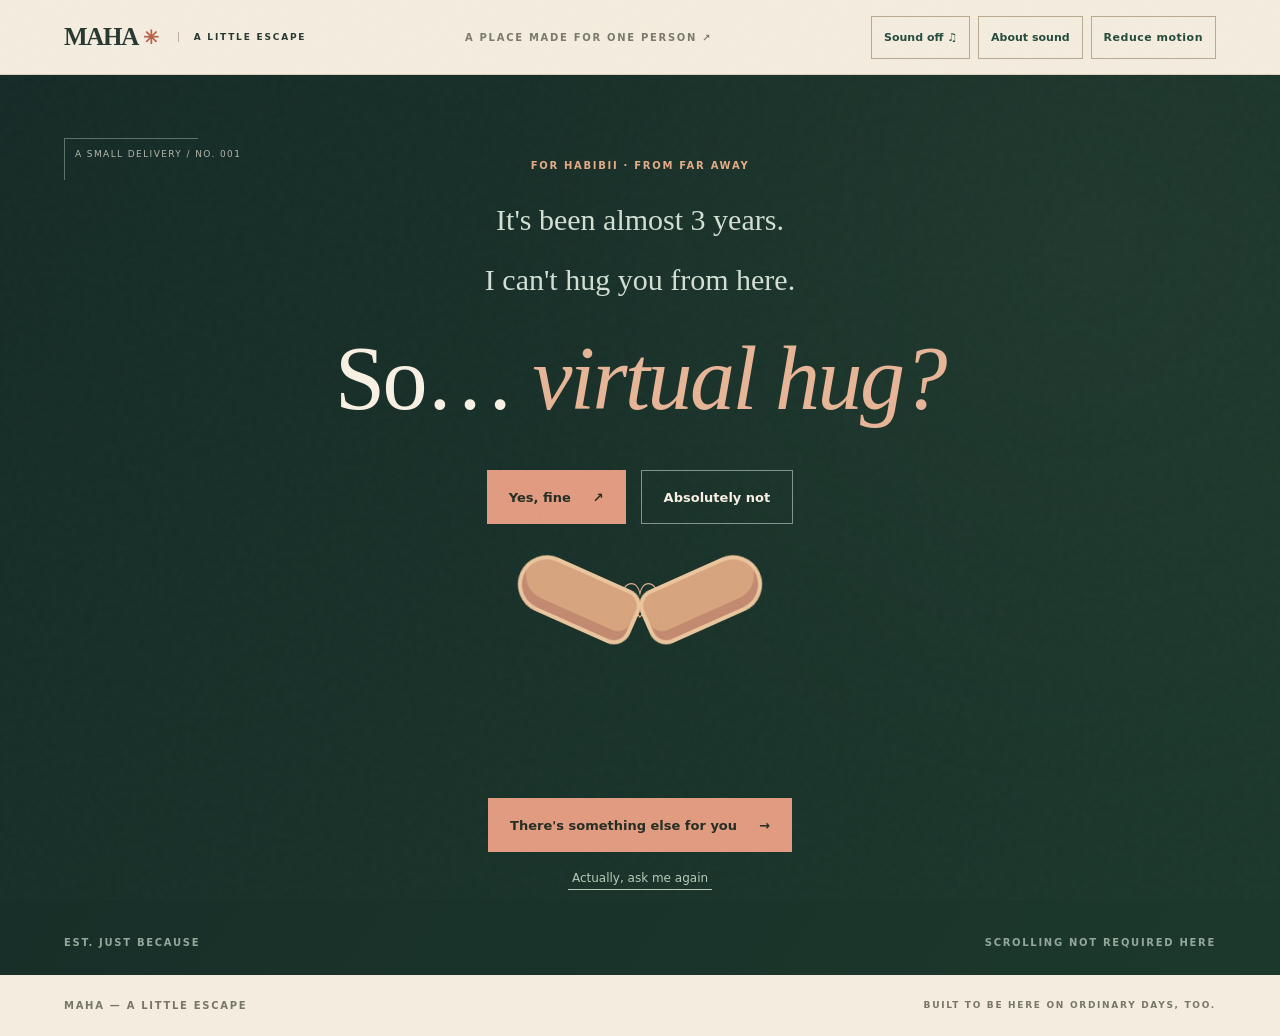
==== commit 251d1661: "Cinematic polish: add layered train landscape objects and reflections" ====
--- a/a-little-escape/index.html
+++ b/a-little-escape/index.html
@@ -103,7 +103,7 @@
    <h2 id="trainTitle">A little window <em>to elsewhere.</em></h2>
    <div class="carriage" aria-label="Illustrated train window showing changing destinations as you scroll">
     <div class="train-window" id="landscape" data-landscape="backwaters">
-      <div class="sky"></div><div class="sun parallax"></div><div class="hills parallax"></div><div class="front-hills parallax"></div><div class="water parallax"></div><span class="palms" aria-hidden="true">♣</span><div class="rain"></div>
+      <div class="sky"></div><div class="sun parallax"></div><div class="hills parallax"></div><div class="front-hills parallax"></div><div class="water parallax"></div><div class="landscape-buildings" aria-hidden="true"><span></span><span></span><span></span><span></span><span></span></div><div class="landscape-trees" aria-hidden="true"><span></span><span></span><span></span><span></span></div><div class="landscape-boat" aria-hidden="true"><span class="boat-top"></span></div><div class="landscape-wing" aria-hidden="true"></div><div class="landscape-reflection" aria-hidden="true"></div><div class="window-muntin" aria-hidden="true"></div><span class="palms" aria-hidden="true">♣</span><div class="rain"></div>
       <span class="window-caption" id="landscapeName">KERALA BACKWATERS</span>
     </div>
     <div class="carriage-ridge" aria-hidden="true"></div>
--- a/a-little-escape/css/site.css
+++ b/a-little-escape/css/site.css
@@ -1,4 +1,3 @@
-[hidden]{display:none!important}
 @import url('https://fonts.googleapis.com/css2?family=DM+Sans:wght@400;500;600;700&family=Fraunces:opsz,wght,SOFT,WONK@9..144,400,40,1;9..144,600,40,1&display=swap');
 :root{--paper:#f4eddf;--cream:#fbf7ed;--green:#244b3c;--ink:#273830;--terracotta:#b96048;--coral:#e19b81;--gold:#e6af54;--line:#d7ccba;--serif:'Fraunces',Georgia,serif;--sans:'DM Sans',system-ui,sans-serif}
 *{box-sizing:border-box}html{background:var(--paper)}body{margin:0;color:var(--ink);font-family:var(--sans)}button,a{-webkit-tap-highlight-color:transparent}button{font:inherit;cursor:pointer}button:disabled{cursor:default;opacity:.55}button:focus-visible,a:focus-visible{outline:3px solid #d98b3d;outline-offset:5px}a{color:inherit}img,svg{max-width:100%}.skip{position:absolute;z-index:999;top:-80px;left:16px;background:white;padding:10px}.skip:focus{top:10px}body:before{content:"";pointer-events:none;position:fixed;z-index:90;inset:0;opacity:.16;background-image:url("data:image/svg+xml,%3Csvg viewBox='0 0 180 180' xmlns='http://www.w3.org/2000/svg'%3E%3Cfilter id='n'%3E%3CfeTurbulence type='fractalNoise' baseFrequency='.75' numOctaves='2' stitchTiles='stitch'/%3E%3C/filter%3E%3Crect width='100%25' height='100%25' filter='url(%23n)' opacity='.14'/%3E%3C/svg%3E")}.top{height:75px;display:flex;align-items:center;justify-content:space-between;padding:0 clamp(20px,5vw,82px);background:var(--paper);gap:14px;border-bottom:1px solid #dcd0bc}.wordmark{text-decoration:none;font-family:var(--serif);font-weight:600;font-size:25px;letter-spacing:-1.3px;display:flex;align-items:center;gap:5px}.wordmark small{font:600 9px var(--sans);letter-spacing:1.8px;margin-left:15px;border-left:1px solid #bfb2a1;padding-left:15px;align-self:center}.mark{font-size:19px;color:var(--terracotta)}.edition,.utility,.eyebrow,.scene-meta,.flower-paper-label,.hug-foot,.counter-top,.side-category,.smallprint,.stage-signature,.florist-stamp,.footer-bar,.site-footer,.receipt{font-size:10px;letter-spacing:1.7px;font-weight:700}.edition{color:#7b7a6b}.utility{background:transparent;border:1px solid #c8b9a4;padding:9px 11px;letter-spacing:.5px}.scene[hidden]{display:none!important}.scene{min-height:calc(100svh - 75px)}.hug{background:#152e28;color:#f8f1e3;min-height:calc(100svh - 75px);position:relative;display:flex;justify-content:center;align-items:center;padding:85px 22px}.hug:before{content:"";position:absolute;inset:0;pointer-events:none;background:radial-gradient(circle at 85% 18%,#3e52402b,transparent 44%),linear-gradient(124deg,#162b27,#1c382c)}.hug-paper{position:absolute;left:5%;top:7%;width:134px;height:42px;border-top:1px solid #789083;border-left:1px solid #789083;opacity:.7}.corner-label{font-size:9px;letter-spacing:1.4px;padding:10px;display:block;white-space:nowrap}.hug-content{position:relative;text-align:center;width:min(750px,100%);z-index:1}.eyebrow{color:var(--terracotta);margin:0 0 26px}.eyebrow-light{color:#e4ab87}.intro-lines p{font-family:var(--serif);font-size:clamp(20px,3vw,30px);line-height:1.5;color:#d3dfd4;margin:.5em 0}.intro-lines h1{font:400 clamp(45px,8vw,90px)/1.08 var(--serif);letter-spacing:-2.5px;margin:28px 0 43px}.intro-lines em,.flower-heading em,.platform em{font-style:italic;color:#e7b597}.line{animation:lineUp .8s both;animation-delay:var(--delay)}.hug-actions,.hug-result{display:flex;flex-direction:column;align-items:center;gap:15px}.hug-actions{flex-direction:row;justify-content:center;animation:lineUp .8s both;animation-delay:3s}.button{border:0;padding:17px 22px;min-height:54px;display:inline-flex;align-items:center;justify-content:center;gap:22px;font-size:13px;font-weight:700;transition:transform .25s,background-color .25s;text-align:center}.button:not(:disabled):active{transform:translateY(2px)}.button-coral{background:var(--coral);color:#252d22}.button-coral:hover{background:#f0b19c;transform:translateY(-2px)}.button-ghost{border:1px solid #83958c;background:transparent;color:#f8efe4}.button-ghost:hover{background:#325449}.button-green{background:var(--green);color:#fff}.button-green:hover{background:#356a54}.button-outline{border:1px solid var(--green);background:transparent;color:var(--green)}.text-link{border:0;border-bottom:1px solid currentColor;background:transparent;color:#b7cbb9;font-size:12px;padding:4px}.dark-link{color:var(--green)}.hug-foot{position:absolute;bottom:27px;left:5%;right:5%;display:flex;justify-content:space-between;color:#93a79b}.hug-result{animation:lineUp .45s both}.reaction{font:400 clamp(25px,4.6vw,45px)/1.22 var(--serif);max-width:620px}.receipt{padding:11px;border:1px dashed #a3bb9d;transform:rotate(-4deg);color:#c9d8ad;margin-bottom:15px}.embrace{width:230px;height:154px;position:relative;display:flex;align-items:center;justify-content:center}.embrace-center{font-size:48px;color:#e6b493;animation:pulse 1.5s 2}.arm{position:absolute;height:58px;width:125px;border-radius:50px 30px 30px 50px;background:#d7a47e;border:4px solid #eac59d;box-shadow:inset 0 -10px #c38a70;top:45px}.arm-left{left:-10px;transform:rotate(24deg);animation:armLeft 1s both}.arm-right{right:-10px;transform:rotate(-24deg) scaleX(-1);animation:armRight 1s both}.flowers{position:relative;padding:28px clamp(18px,5vw,80px) 35px;overflow:hidden;background:var(--paper)}.sunwash{position:absolute;right:-20%;top:-250px;width:80vw;height:600px;background:radial-gradient(ellipse,#f8d8a77c,transparent 65%);pointer-events:none}.scene-meta{display:flex;justify-content:space-between;position:relative;color:#777b6a;border-bottom:1px solid var(--line);padding-bottom:16px}.flower-heading{position:relative;margin:55px auto 35px;max-width:900px;text-align:center}.flower-heading .eyebrow{margin-bottom:14px}.flower-heading h2,.platform h2{font:400 clamp(43px,6vw,78px)/1.05 var(--serif);letter-spacing:-2.2px;margin:0}.flower-heading em,.platform em{color:var(--terracotta)}.flower-heading p:last-child{line-height:1.6;max-width:570px;margin:20px auto 0;color:#606c61;font-size:14px}.counter{display:grid;grid-template-columns:minmax(0,1.35fr) minmax(280px,.75fr);border:1px solid #cbbda7;max-width:1220px;margin:auto;background:#f7f1e4;box-shadow:15px 20px 0 #dbcdb72b}.flower-stage{position:relative;min-height:555px;display:flex;justify-content:center;align-items:center;overflow:hidden;background:repeating-linear-gradient(90deg,transparent 0 160px,#eadfcb20 160px 161px),#eee3cd;border-right:1px solid #cbbda7}.flower-stage:after{content:"";height:25px;position:absolute;bottom:0;left:0;right:0;background:#cbb699;box-shadow:0 -6px 8px #7b665022}.stage-light{position:absolute;width:90%;height:90%;top:-29%;right:-35%;border-radius:50%;background:#f9f1d880;filter:blur(35px)}.flower-paper-label{position:absolute;top:25px;left:25px;color:#7e7967}.flower-paper-label span{color:var(--terracotta)}.bouquet-svg{position:relative;width:min(95%,510px);height:auto;filter:drop-shadow(9px 15px 9px #6d604122)}.stage-signature{position:absolute;bottom:35px;color:#786d60;font-size:9px}.flower-side{position:relative;display:flex;flex-direction:column;padding:33px clamp(25px,3.8vw,55px);min-height:555px}.counter-top{display:flex;justify-content:space-between;color:#706f61}.progress-track{height:3px;background:#d7cdbb;margin:22px 0 38px}.progress-track>span{display:block;width:0;background:var(--terracotta);height:100%;transition:width .7s}.side-number{font:400 81px/1 var(--serif);letter-spacing:-4px;margin:0;color:var(--green)}.side-number small{font:600 13px var(--sans);letter-spacing:0;color:#a18c72}.side-category{margin:32px 0 9px;color:var(--terracotta)}.flower-side h3{font:400 49px/1.06 var(--serif);margin:0}.flower-meaning{font:400 17px/1.55 var(--serif);color:#65685e;max-width:300px;min-height:85px}.flower-controls{display:flex;flex-direction:column;align-items:stretch;gap:10px;margin-top:auto}.smallprint{color:#878173;letter-spacing:.5px;margin:15px 0 0}.florist-stamp{position:absolute;right:32px;bottom:30px;width:72px;height:72px;border:2px solid #c28f73;border-radius:50%;color:#b57e62;display:grid;place-content:center;text-align:center;line-height:1.1;font-size:9px;transform:rotate(-12deg);opacity:.62;pointer-events:none}.footer-bar{max-width:1220px;margin:35px auto;display:flex;justify-content:space-between;align-items:center;color:#848072}.footer-bar button{font:inherit;letter-spacing:1px;border:none;background:none;color:var(--green);text-decoration:underline}.petals{position:absolute;inset:0;pointer-events:none}.petal{position:absolute;width:12px;height:20px;border-radius:100% 2% 100% 2%;background:#cf8e77;animation:drift 2.5s both}.platform{background:var(--green);color:var(--cream);display:flex;flex-direction:column;align-items:center;justify-content:center;text-align:center;gap:22px;padding:60px 24px}.platform h2{max-width:740px}.platform p:not(.eyebrow){max-width:510px;line-height:1.65;color:#d8e0d2}.ticket{border:1px dashed #819485;padding:20px 32px;display:flex;flex-direction:column;gap:12px;transform:rotate(-3deg);margin-bottom:38px}.ticket span,.ticket small{font-size:10px;letter-spacing:1.4px}.ticket strong{font:400 24px var(--serif)}.site-footer{background:var(--paper);padding:25px clamp(20px,5vw,82px);display:flex;justify-content:space-between;gap:15px;color:#777667}.site-footer span{font-size:9px}@keyframes lineUp{from{opacity:0;transform:translateY(19px)}to{opacity:1;transform:translateY(0)}}@keyframes pulse{50%{transform:scale(1.16)}}@keyframes armLeft{from{transform:translateX(-200px) rotate(24deg)}to{transform:translateX(0) rotate(24deg)}}@keyframes armRight{from{transform:translateX(200px) rotate(-24deg) scaleX(-1)}to{transform:translateX(0) rotate(-24deg) scaleX(-1)}}@keyframes drift{0%{opacity:0;transform:translate(0,0) rotate(0)}25%{opacity:1}100%{opacity:0;transform:translate(var(--dx),var(--dy)) rotate(140deg)}}@media(max-width:780px){.edition{display:none}.wordmark small{font-size:8px;margin-left:8px;padding-left:8px}.top{height:66px;padding:0 18px}.scene{min-height:calc(100svh - 66px)}.hug-actions{flex-direction:column}.hug-actions .button{width:min(100%,280px)}.hug-foot{font-size:8px}.counter{grid-template-columns:1fr}.flower-stage{min-height:380px;border-right:0;border-bottom:1px solid var(--line)}.flower-side{min-height:440px}.bouquet-svg{width:min(90%,380px)}.flower-heading{margin:38px auto 27px}.flower-side h3{font-size:42px}.side-number{font-size:60px}.side-category{margin-top:20px}.flower-meaning{min-height:65px}.site-footer{flex-wrap:wrap;font-size:9px}.florist-stamp{right:20px;bottom:20px;transform:scale(.8) rotate(-12deg)}}@media(max-width:390px){.wordmark small{display:none}.stage-signature{font-size:7px}.scene-meta{font-size:8px}.hug-foot span:last-child{display:none}}@media(prefers-reduced-motion:reduce){*,*:before,*:after{animation-duration:.01ms!important;transition-duration:.01ms!important;scroll-behavior:auto!important}}html.manual-reduce *,html.manual-reduce *:before,html.manual-reduce *:after{animation-duration:.01ms!important;transition-duration:.01ms!important}
